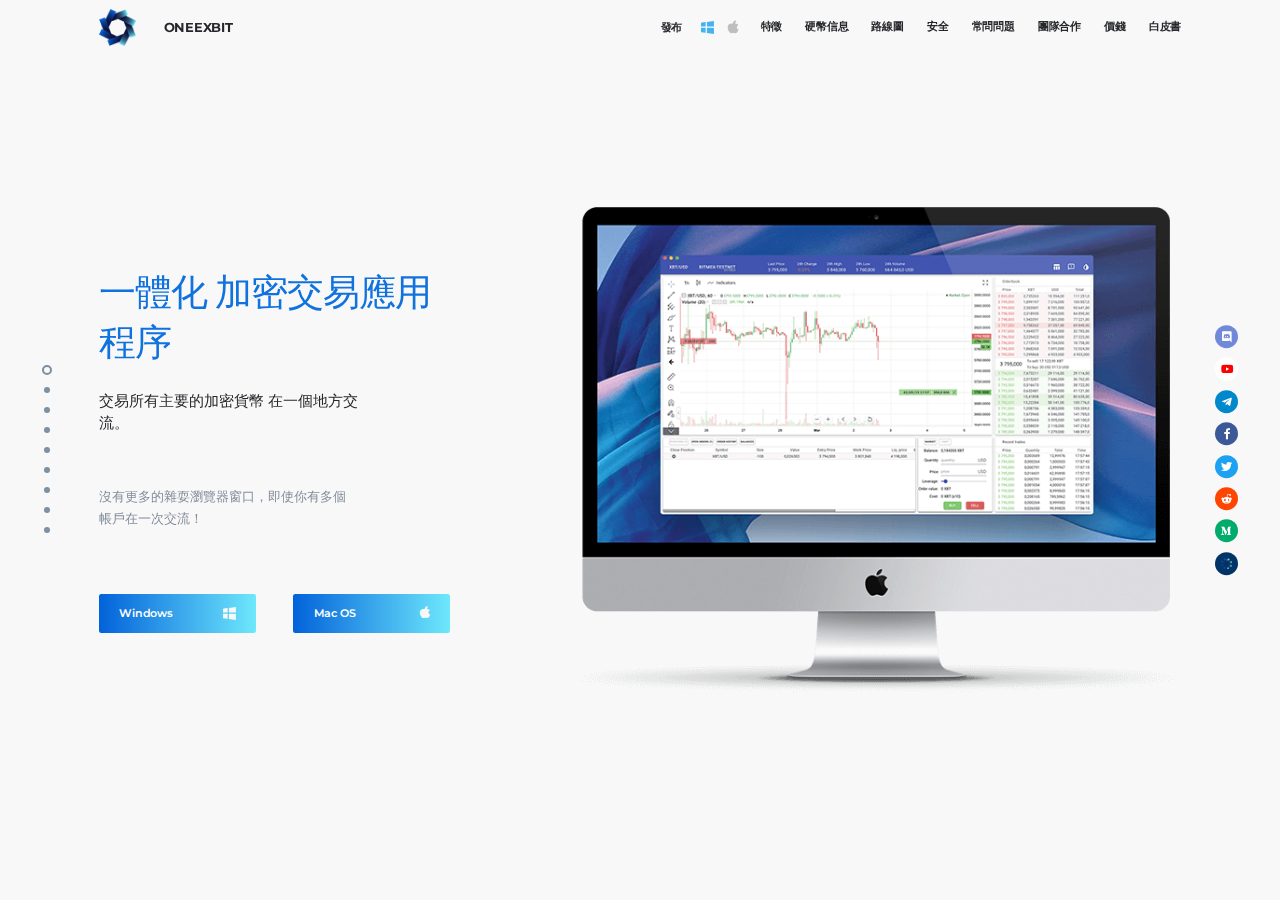
==== cn/index.html @ 86de8b9f "Add CN and KR" ====
<!doctype html>
<html lang=ru>
   <head>
      <meta charset=UTF-8>
      <title>OneExBit Trading Platform</title>
      <meta content=ru http-equiv=content-language>
      <meta content="OneExBit trading platform" name=description>
      <meta content="oneexbit trading terminal" name=keywords>
      <meta content="OneExBit Trading Platform" property=og:title>
      <meta content=website property=og:type>
      <meta content=img/title.jpg property=og:image>
      <meta content="OneExBit Trading Platform" property=og:description>
      <meta content="width=device-width,user-scalable=no"name=viewport id=viewport>
      <link href="favicon.ico" rel="shortcut icon"type=image/x-icon>
      <link href="css/main.css" rel="stylesheet">
      <link href="css/media.css" rel="stylesheet">
      <!-- Global site tag (gtag.js) - Google Analytics -->
      <script async src="https://www.googletagmanager.com/gtag/js?id=UA-132346921-1"></script>
      <script>
      window.dataLayer = window.dataLayer || [];
      function gtag(){dataLayer.push(arguments);}
      gtag('js', new Date());

      gtag('config', 'UA-132346921-1');
      </script>
      <!-- Facebook Pixel Code -->
<script>
      !function(f,b,e,v,n,t,s)
      {if(f.fbq)return;n=f.fbq=function(){n.callMethod?
      n.callMethod.apply(n,arguments):n.queue.push(arguments)};
      if(!f._fbq)f._fbq=n;n.push=n;n.loaded=!0;n.version='2.0';
      n.queue=[];t=b.createElement(e);t.async=!0;
      t.src=v;s=b.getElementsByTagName(e)[0];
      s.parentNode.insertBefore(t,s)}(window, document,'script',
      'https://connect.facebook.net/en_US/fbevents.js');
      fbq('init', '916821582033866');
      fbq('track', 'PageView');
    </script>
    <noscript><img height="1" width="1" style="display:none"
      src="https://www.facebook.com/tr?id=916821582033866&ev=PageView&noscript=1"
    /></noscript>
    <!-- Rating@Mail.ru counter -->
<script type="text/javascript">
   var _tmr = window._tmr || (window._tmr = []);
   _tmr.push({id: "3103453", type: "pageView", start: (new Date()).getTime(), pid: "USER_ID"});
   (function (d, w, id) {
     if (d.getElementById(id)) return;
     var ts = d.createElement("script"); ts.type = "text/javascript"; ts.async = true; ts.id = id;
     ts.src = "https://top-fwz1.mail.ru/js/code.js";
     var f = function () {var s = d.getElementsByTagName("script")[0]; s.parentNode.insertBefore(ts, s);};
     if (w.opera == "[object Opera]") { d.addEventListener("DOMContentLoaded", f, false); } else { f(); }
   })(document, window, "topmailru-code");
   </script><noscript><div>
   <img src="https://top-fwz1.mail.ru/counter?id=3103453;js=na" style="border:0;position:absolute;left:-9999px;" alt="Top.Mail.Ru" />
   </div></noscript>
   <!-- //Rating@Mail.ru counter -->
   
   <!-- Rating@Mail.ru counter dynamic remarketing appendix -->
   <script type="text/javascript">
   var _tmr = _tmr || [];
   _tmr.push({
       type: 'itemView',
       productid: 'VALUE',
       pagetype: 'VALUE',
       list: 'VALUE',
       totalvalue: 'VALUE'
   });
   </script>
   <!-- // Rating@Mail.ru counter dynamic remarketing appendix -->
    <!-- End Facebook Pixel Code -->
    <script type="text/javascript">!function(){var t=document.createElement("script");t.type="text/javascript",t.async=!0,t.src="https://vk.com/js/api/openapi.js?160",t.onload=function(){VK.Retargeting.Init("VK-RTRG-355347-9ArZV"),VK.Retargeting.Hit()},document.head.appendChild(t)}();</script><noscript><img src="https://vk.com/rtrg?p=VK-RTRG-355347-9ArZV" style="position:fixed; left:-999px;" alt=""/></noscript>
   </head>
   <body>
      <!-- Yandex.Metrika counter -->
<script type="text/javascript" >
   (function(m,e,t,r,i,k,a){m[i]=m[i]||function(){(m[i].a=m[i].a||[]).push(arguments)};
   m[i].l=1*new Date();k=e.createElement(t),a=e.getElementsByTagName(t)[0],k.async=1,k.src=r,a.parentNode.insertBefore(k,a)})
   (window, document, "script", "https://mc.yandex.ru/metrika/tag.js", "ym");

   ym(51868832, "init", {
        clickmap:true,
        trackLinks:true,
        accurateTrackBounce:true,
        webvisor:true
   });
</script>
<noscript><div><img src="https://mc.yandex.ru/watch/51868832" style="position:absolute; left:-9999px;" alt="" /></div></noscript>
<!-- /Yandex.Metrika counter -->
      <header class="header">
         <div class="wrapper">
            <div class="menu">
               <div class="logo">
                  <a href="#Main" class="link link--logo">
                  <img src="img/logo.png" alt="logo">
                  
                  <span>ONEEXBIT</span>
                  </a>
               </div>
               <a href="#" class="link link--toggle">
                  <svg viewBox="-1 -1 644 364"xmlns=http://www.w3.org/2000/svg xmlns:xlink=http://www.w3.org/1999/xlink>
                        <path d="M0 0h640v40H0V0z"/>
                        <path d="M0 160h640v40H0v-40z" />
                        <path d="M0 160h640v40H0v-40z" />
                        <path d="M0 320h640v40H0v-40z" />
                     </svg>
               </a>
               <ul class="menu-list">
                  <li class="menu-item" >
                     <a href="https://github.com/oneexbit/oneexbit-release/releases" class="link link--menu">
                        <span>發布</span> 
                        <svg viewBox="0 0 14 14" xmlns="http://www.w3.org/2000/svg" xmlns:xlink="http://www.w3.org/1999/xlink">
                           <path fill-rule="evenodd" fill="#43B3EF" d="M13.993 5.924c-2.526.009-5.052.048-7.579.056a3985.35 3985.35 0 0 1 0-4.89c2.523-.386 5.05-.749 7.577-1.099.002 2.211 0 3.722.002 5.933zM.008 1.982v4.039c1.906.005 3.112-.024 5.018-.022l-.004-4.801c-1.907.238-3.114.491-5.014.784zm0 5.316v4.753c1.906.257 3.112.503 5.014.785.004-1.839-.001-3.678-.001-5.517-1.904.004-3.109-.027-5.013-.021zm6.395 0l.011 5.627c2.527.341 5.055.694 7.577 1.071 0-2.206.003-4.403 0-6.503-2.529 0-5.058-.195-7.588-.195z"/>
                        </svg>
                        <i class="fab fa-apple"></i>
                     </a>
                  </li>
                  <li class="menu-item" data-menuanchor="Features"><a href="#Features" class="link link--menu">特徵</a></li>
                  <li class="menu-item" data-menuanchor="Coininfo"><a href="#Coininfo" class="link link--menu">硬幣信息</a></li>
                  <li class="menu-item" data-menuanchor="RoadMap"><a href="#RoadMap" class="link link--menu">路線圖</a></li>
                  <li class="menu-item" data-menuanchor="For"><a href="#For" class="link link--menu">安全</a></li>
                  <li class="menu-item" data-menuanchor="Support"><a href="#Support" class="link link--menu">常問問題</a></li>
                  <li class="menu-item" data-menuanchor="Team"><a href="#Team" class="link link--menu">團隊合作</a></li>
                  <li class="menu-item" data-menuanchor="Price"><a href="#Price" class="link link--menu">價錢</a></li>
                  <!-- <li class="menu-item" ><a href="#" class="link link--menu">Explorer</a></li>
                  <li class="menu-item" ><a href="#" class="link link--menu">Wallet</a></li> -->
                  <li class="menu-item" ><a href="/whitepaper-onex.pdf" class="link link--menu">白皮書</a></li>
               </ul>
            </div>
         </div>
      </header>
      <div id="pagepiling">
         <section class="section section-main " data-anchor="main">
            <div class="wrapper">
               <div class="section-content">
                  <div class="main">
                     <div class="main-content animl">
                        <h1 class="title title--main">
                           一體化 加密交易應用程序
                        </h1>
                        <p class="paragraph paragraph--main fw">
                           交易所有主要的加密貨幣 在一個地方交流。
                        </p>
                        <p class="paragraph paragraph--main">
                           沒有更多的雜耍瀏覽器窗口，即使你有多個帳戶在一次交流！
                        </p>
                        <div class="btn-block">
                           <a href="https://github.com/oneexbit/oneexbit-release/releases/download/v0.2.0/oneexbit-platform-0.2.0.msi" class="btn btn--down">
                              <span>
                                 Windows 
                                 <svg viewBox="0 0 14 14" xmlns="http://www.w3.org/2000/svg" xmlns:xlink="http://www.w3.org/1999/xlink">
                                    <path fill-rule="evenodd" fill="#43B3EF" d="M13.993 5.924c-2.526.009-5.052.048-7.579.056a3985.35 3985.35 0 0 1 0-4.89c2.523-.386 5.05-.749 7.577-1.099.002 2.211 0 3.722.002 5.933zM.008 1.982v4.039c1.906.005 3.112-.024 5.018-.022l-.004-4.801c-1.907.238-3.114.491-5.014.784zm0 5.316v4.753c1.906.257 3.112.503 5.014.785.004-1.839-.001-3.678-.001-5.517-1.904.004-3.109-.027-5.013-.021zm6.395 0l.011 5.627c2.527.341 5.055.694 7.577 1.071 0-2.206.003-4.403 0-6.503-2.529 0-5.058-.195-7.588-.195z"/>
                                 </svg>
                              </span>
                           </a>
                           <a href="https://github.com/oneexbit/oneexbit-release/releases/download/v0.2.0/oneexbit-platform-0.2.0.dmg" class="btn btn--down"><span>Mac OS <i class="fab fa-apple"></i></span> </a>
                        </div>
                     </div>
                     <div class="main-photo">
                        <img src="img/imac.png">
                     </div>
                  </div>
               </div>
            </div>
            <!-- <a href="#Exchanges" class="link link--scroll"><img src="img/bg/Scroll.png"></a> -->
         </section>
         <section class="section section-exchanges bullet-custom" data-anchor="Exchanges">
            <div class="wrapper">
               <div class="section-content">
                  <div class="exchanges">
                     <div class="exchanges-side">
                        <div class="exchanges-side__content anim">
                           <h2 class="title title--section">一個界面<br>
                               為所有交流
                           </h2>
                           <p class="paragraph paragraph--section">
                              我們的多交換終端為您提供所有交易所的簡單界面，並提供從資產分析到保證金交易的全套工具。
                           </p>
                           <div class="exchanges-items ">
                              <div class="exchanges-item">
                                 <div class="exchanges-item__photo">
                                    <img src="img/SVG/1.svg">
                                 </div>
                                 <h3 class="title title--sub">永遠在線</h3>
                                  <p class =“段落段 - 小”>無需每次登錄並保持瀏覽器打開。 該應用程序始終在後台運行，並允許您快速開始交易。</p>
                              </div>
                              <div class="exchanges-item">
                                 <div class="exchanges-item__photo">
                                    <img src="img/SVG/2.svg">
                                 </div>
                                 <h3 class="title title--sub">你的所有帳戶
                                 </h3>
                                 <p class="paragraph paragraph--little">多交換終端允許用戶 無需切換即可輕鬆在多個交換機上進行交易 並一遍又一遍地登錄。
                                 </p>
                              </div>
                           </div>
                        </div>
                     </div>
                  </div>
               </div>
            </div>
            <div class="exchanges-bottom anim">
               <div class="wrapper">
                  <div class="exchanges-bir">
                     <div class="exchanges-bir__item">
                     <img src="img/bir/1.png" alt="">
                     </div>
                     <div class="exchanges-bir__item">
                     <img src="img/bir/2.png" alt="">
                     </div>
                     <div class="exchanges-bir__item">
                     <img src="img/bir/3.png" alt="">
                     </div>
                     <div class="exchanges-bir__item">
                     <img src="img/bir/4.png" alt="">
                     </div>
                     <div class="exchanges-bir__item">
                     <img src="img/bir/5.png" alt="">
                     </div>
                     <div class="exchanges-bir__item">
                     <img src="img/bir/6.png" alt="">
                     </div>
                     <div class="exchanges-bir__item">
                     <img src="img/bir/7.png" alt="">
                     </div>
                  </div>
               </div>
            </div>
         </section>
         <section class="section section-features" data-anchor="Features">
            <div class="wrapper">
               <div class="section-content anim" >
                  <div class="features-big swiper-container">
                  <div class="swiper-wrapper">
                  <div class="features swiper-slide">
                     <div class="features-content ">
                        <h2 class="title title--main">多交換終端允許用戶 無需切換即可輕鬆在多個交換機上進行交易 並一遍又一遍地登錄。
                        </h2>
                        <p class="paragraph paragraph--main paragraph--features">
                           終端直接從交易所接收市場數據。
                            價格圖表顯示完整的工具包和數據集，以進行技術分析。
                        </p>
                        <p class="paragraph paragraph--main paragraph--features">
                          利用各種交易所的總流動性給出
                          交易者能夠實施最廣泛的策略，
                          採取套利機會，并快速響應快速
                          改變市場機會。 這些是API交易的好處，它比交易所的網絡終端快得多。
                        </p>
                     </div>
                     <div class="features-photo ">
                        <img src="img/bg/mockup.png">
                     </div>
                  </div>
                  
                  <div class="features swiper-slide">
                     <div class="features-content ">
                        <h2 class="title title--main">沒有API密鑰工作
                        </h2>
                        <p class="paragraph paragraph--main paragraph--features">
                           OneExBit也沒有交換賬戶。
                        </p>
                        <p class="paragraph paragraph--main paragraph--features">
                           在分析模式中，您可以檢查交易所上的所有資產。
                            打開圖表，訂單，最近交易，交易之間快速切換。
                        </p>
                     </div>
                     <div class="features-photo ">
                        <img src="img/features/3.png">
                     </div>
                  </div>
                  <div class="features swiper-slide">
                     <div class="features-content ">
                        <h2 class="title title--main">多個燭台圖表
                        </h2>
                        <p class="paragraph paragraph--main paragraph--features">
                           打開一個，兩個或四個圖表並根據需要進行自定義
                        </p>
                        <p class="paragraph paragraph--main paragraph--features">
                           每個圖表都顯示了可幫助您分析市場的實時數據
                        </p>
                     </div>
                     <div class="features-photo ">
                        <img src="img/features/4.png">
                     </div>
                  </div>
                  <div class="features swiper-slide">
                     <div class="features-content ">
                        <h2 class="title title--main">保證金交易
                        </h2>
                        <p class="paragraph paragraph--main paragraph--features">
                         該終端支持BitMEX交易所的保證金交易
                        </p>
                        <p class="paragraph paragraph--main paragraph--features">
                           邊際交易受到嚴格的規定，並非所有交易所都支持。 但是，必須承認，在經驗豐富的專業槓桿交易手中，交易可以帶來很高的回報。
                            因此，OneExBit終端將在所有提供此服務的集成交易所為經過驗證的交易者提供保證金交易工具，例如Poloniex和Bitmex。
                        </p>
                     </div>
                     <div class="features-photo ">
                        <img src="img/bg/mockup.png">
                     </div>
                  </div>
                  </div>
                  <div class="features-pagination">
                     
                  </div>
                  </div>
               </div>
            </div>
            <div class="features-thumb ">
               <div class="wrapper">
            <div class="features-slider swiper-container">
               <div class="swiper-wrapper">
                  <div class="features-slide swiper-slide">
                     <div class="features-slide__content">
                        <div class="dots-list">
                           <span class="dot-main"></span>
                           <span></span>
                           <span></span>
                           <span></span>
                           <span></span>
                           <span></span>
                           <span></span>
                           <span></span>
                           <span></span>
                           <span></span>
                           <span></span>
                           <span></span>
                     </div>
                     <h3 class="title title--sub">有利可圖的交易
                     </h3>
                     <p class="paragraph paragraph--little">各種功能
                         有利可圖的交易</p>
                     </div>
                  </div>
                  <div class="features-slide swiper-slide">
                     <div class="features-slide__content">
                     <div class="dots-list">
                           <span class="dot-main"></span>
                           <span></span>
                           <span></span>
                           <span></span>
                           <span></span>
                           <span></span>
                           <span></span>
                           <span></span>
                           <span></span>
                           <span></span>
                           <span></span>
                           <span></span>
                     </div>
                     <h3 class="title title--sub">沒有任何API密鑰
                     </h3>
                     <p class="paragraph paragraph--little">在沒有交換賬戶的情況下使用OneExBit</p>
                     </div>
                  </div>
                  <div class="features-slide swiper-slide">
                     <div class="features-slide__content">
                     <div class="dots-list">
                           <span class="dot-main"></span>
                           <span></span>
                           <span></span>
                           <span></span>
                           <span></span>
                           <span></span>
                           <span></span>
                           <span></span>
                           <span></span>
                           <span></span>
                           <span></span>
                           <span></span>
                     </div>
                     <h3 class="title title--sub">多個圖表
                     </h3>
                     <p class="paragraph paragraph--little">可定制的燭台圖表</p>
                     </div>
                  </div>
                  <div class="features-slide swiper-slide">
                     <div class="features-slide__content">
                     <div class="dots-list">
                           <span class="dot-main"></span>
                           <span></span>
                           <span></span>
                           <span></span>
                           <span></span>
                           <span></span>
                           <span></span>
                           <span></span>
                           <span></span>
                           <span></span>
                           <span></span>
                           <span></span>
                     </div>
                     <h3 class="title title--sub">保證金交易
                     </h3>
                     <p class="paragraph paragraph--little">高槓桿利潤交易</p>
                     </div>
                  </div>
                  
                  
                  </div>
               </div>
               </div>
            </div>
         </section>
         <section class="section section-coininfo " data-anchor="Coininfo">
            <div class="wrapper">
               <div class="section-content">
                  <div class="coininfo">
                     <h2 class="title title--main title--fz text-center">硬幣信息</h2>
                     <div class="coininfo-content">
                        <div class="coininfo-tables anim">
                           <div class="coininfo-table">
                              <h6 class="table-title">主要規格</h6>
                              <div class="table table-scroll" data-simplebar>
                                 <div class="table-row">
                                    <div class="td">
                                       <p>加密貨幣名稱</p>
                                    </div>
                                    <div class="td">
                                       <p>ONEX</p>
                                    </div>
                                    <div class="td"></div>
                                 </div>
                                 <div class="table-row">
                                    <div class="td">
                                       <p>Ticker</p>
                                    </div>
                                    <div class="td">
                                       <p>ONEX</p>
                                    </div>
                                    <div class="td"></div>
                                 </div>
                                 <div class="table-row">
                                    <div class="td">
                                       <p>Type</p>
                                    </div>
                                    <div class="td">
                                       <p>POS+MN</p>
                                    </div>
                                    <div class="td"></div>
                                 </div>
                                 <div class="table-row">
                                    <div class="td">
                                       <p>MN</p>
                                    </div>
                                    <div class="td">
                                       <p>90% rewards</p>
                                    </div>
                                    <div class="td"></div>
                                 </div>
                                 <div class="table-row">
                                    <div class="td">
                                       <p>POS</p>
                                    </div>
                                    <div class="td">
                                       <p>10% rewards</p>
                                    </div>
                                    <div class="td">
                                       <p></p>
                                    </div>
                                 </div>
                                 <div class="table-row">
                                    <div class="td">
                                       <p>Dev fee</p>
                                    </div>
                                    <div class="td">
                                       <p>0%</p>
                                    </div>
                                    <div class="td"></div>
                                 </div>
                                 <div class="table-row">
                                    <div class="td">
                                       <p>Block time</p>
                                    </div>
                                    <div class="td">
                                       <p>60 sec</p>
                                    </div>
                                    <div class="td"></div>
                                 </div>
                                 <div class="table-row">
                                    <div class="td">
                                       <p>Total supply</p>
                                    </div>
                                    <div class="td">
                                       <p>100 000 000 ONEX</p>
                                    </div>
                                    <div class="td"></div>
                                 </div>
                                 <div class="table-row">
                                    <div class="td">
                                       <p>Premine - 1,5%</p>
                                    </div>
                                    <div class="td">
                                       <p>1 500 000 ONEX</p>
                                    </div>
                                    <div class="td"></div>
                                 </div>
                                 <div class="table-row">
                                    <div class="td">
                                       <p>Maturity time</p>
                                    </div>
                                    <div class="td">
                                       <p>100 blocks</p>
                                    </div>
                                    <div class="td"></div>
                                 </div>
                                 <div class="table-row">
                                    <div class="td">
                                       <p>Minimal Stake Age </p>
                                    </div>
                                    <div class="td">
                                       <p>3 hours</p>
                                    </div>
                                    <div class="td"></div>
                                 </div>
                                 <div class="table-row">
                                    <div class="td">
                                       <p>MN collateral</p>
                                    </div>
                                    <div class="td">
                                       <p>10 000 ONEX</p>
                                    </div>
                                    <div class="td">

                                    </div>
                                 </div>
                                 <div class="table-row">
                                    <div class="td">
                                       <p>Minimal POS input</p>
                                    </div>
                                    <div class="td">
                                       <p>100 ONEX</p>
                                    </div>
                                    <div class="td">

                                    </div>
                                 </div>
                                 <div class="table-row">
                                    <div class="td">
                                       <p>Minimal balance for POS</p>
                                    </div>
                                    <div class="td">
                                       <p>500 ONEX</p>
                                    </div>
                                    <div class="td">

                                    </div>
                                 </div>
                              </div>
                           </div>
                        </div>
                        <div class="coininfo-table anim">
                           <h6 class="table-title">排放計劃</h6>
                           <div class="table table-scroll">
                              <div class="table-row">
                                 <div class="td">
                                    <p>Block</p>
                                 </div>
                                 <div class="td">
                                    <p>Block reward</p>
                                 </div>
                                 <div class="td">
                                    <p>Stage</p>
                                 </div>
                              </div>
                              <div class="table-row">
                                 <div class="td">
                                    <p>1</p>
                                 </div>
                                 <div class="td">
                                    <p>1 500 000</p>
                                 </div>
                                 <div class="td">
                                    <p>premine</p>
                                 </div>
                              </div>
                              <div class="table-row">
                                 <div class="td">
                                    <p>2 - 999</p>
                                 </div>
                                 <div class="td">
                                    <p>1</p>
                                 </div>
                                 <div class="td">
                                    <p>POW (close stage)</p>
                                 </div>
                              </div>
                              <div class="table-row">
                                 <div class="td">
                                    <p>1 000 - 14 999</p>
                                 </div>
                                 <div class="td">
                                    <p>1,5</p>
                                 </div>
                                 <div class="td">
                                    <p></p>
                                 </div>
                              </div>
                              <div class="table-row">
                                 <div class="td">
                                    <p>15 000 - 39 999</p>
                                 </div>
                                 <div class="td">
                                    <p>3</p>
                                 </div>
                                 <div class="td">
                                    <p></p>
                                 </div>
                              </div>
                              <div class="table-row">
                                 <div class="td">
                                    <p>40 000 - 79 999</p>
                                 </div>
                                 <div class="td">
                                    <p>4</p>
                                 </div>
                                 <div class="td">
                                    <p></p>
                                 </div>
                              </div>
                              <div class="table-row">
                                 <div class="td">
                                    <p>80 000 - 119 999</p>
                                 </div>
                                 <div class="td">
                                    <p>5</p>
                                 </div>
                                 <div class="td">
                                    <p></p>
                                 </div>
                              </div>
                              <div class="table-row">
                                 <div class="td">
                                    <p>120 000 - 199 999</p>
                                 </div>
                                 <div class="td">
                                    <p>6</p>
                                 </div>
                                 <div class="td">
                                    <p></p>
                                 </div>
                              </div>
                              <div class="table-row">
                                 <div class="td">
                                    <p>200 000 - 319 999</p>
                                 </div>
                                 <div class="td">
                                    <p>7</p>
                                 </div>
                                 <div class="td">
                                    <p></p>
                                 </div>
                              </div>
                              <div class="table-row">
                                 <div class="td">
                                    <p>320 000 - 439 999</p>
                                 </div>
                                 <div class="td">
                                    <p>6</p>
                                 </div>
                                 <div class="td">
                                    <p></p>
                                 </div>
                              </div>
                              <div class="table-row">
                                 <div class="td">
                                    <p>440 000 - 559 999</p>
                                 </div>
                                 <div class="td">
                                    <p>5</p>
                                 </div>
                                 <div class="td">
                                    <p></p>
                                 </div>
                              </div>
                              <div class="table-row">
                                 <div class="td">
                                    <p>560 000 - 679 999</p>
                                 </div>
                                 <div class="td">
                                    <p>4</p>
                                 </div>
                                 <div class="td">
                                    <p></p>
                                 </div>
                              </div>
                              <div class="table-row">
                                 <div class="td">
                                    <p>680 000 - 799 999</p>
                                 </div>
                                 <div class="td">
                                    <p>3</p>
                                 </div>
                                 <div class="td">
                                    <p></p>
                                 </div>
                              </div>
                              <div class="table-row">
                                 <div class="td">
                                    <p>800 000 - ...</p>
                                 </div>
                                 <div class="td">
                                    <p>2</p>
                                 </div>
                                 <div class="td">
                                    <p></p>
                                 </div>
                              </div>
                              
                           </div>
                        </div>
                     </div>
                  </div>
               </div>
            </div>
         </section>
         <section class="section section-roadmap bullet-custom" data-anchor="RoadMap">
            <div class="wrapper">
               <div class="section-content">
                  <div class="roadmap">
                     <div class="roadmap-items anim">
                        <h2 class="title title--main title--roadmap">
                           OneExBit是一個多功能和用戶友好的
交易終端非常適合
適用於專業人士和業餘愛好者
投資者。
                        </h2>
                        <div class="roadmap-road">
                           <img class="road" src="img/road.png" alt="road">
                           <div class="roadmap-road__items">
                              <div class="roadmap-road__item"><a href="#" class="link link--tooltip"><img src="img/tooltipgreen.svg" alt="tooltipgreen1"><span class="tooltip-title">Q2 2018
<span>已完成</span></span></a>
<div class="tooltip-block">
   <ul>
      <li>構思與市場研究</li>
       <li>平台藍圖和技術設計</li>
       <li>項目發展規劃</li>
       <li>團隊組建</ li>
       <li> 2018年7月：開始發展</li>
   </ul>
   <span class="triangle"></span>
   <span class="close">
      <svg xmlns="http://www.w3.org/2000/svg" viewBox="0 0 11 11">
                                    <path fill-rule="evenodd" fill="#435260" d="M0 6V4.999h11V6H0z"></path>
                                    <path fill-rule="evenodd" fill="#435260" d="M5 0h1v11H5V0z"></path>
                                 </svg>
   </span>
</div></div>
                              <div class="roadmap-road__item"><a href="#" class="link link--tooltip"><img src="img/tooltipgreen.svg" alt="tooltipgreen2"><span class="tooltip-title">Q3 2018
<span>已完成</span></span></a>
<div class="tooltip-block">
   <ul>
      <li>開髮用於交換集成的API核心</li>
       <li>創建主app界面</ li>
       <li> Binance和Bitfinex的整合</li>
       <li>交換數據顯示功能</li>
       <li>多個交換帳戶管理</li>
       <li>訂單的實施</li>
       <li>介紹開/關交易模式</li>
   </ul>
   <span class="triangle"></span>
   <span class="close">
      <svg xmlns="http://www.w3.org/2000/svg" viewBox="0 0 11 11">
                                    <path fill-rule="evenodd" fill="#435260" d="M0 6V4.999h11V6H0z"></path>
                                    <path fill-rule="evenodd" fill="#435260" d="M5 0h1v11H5V0z"></path>
                                 </svg>
   </span>
</div></div>
                              <div class="roadmap-road__item"><a href="#" class="link link--tooltip"><img src="img/tooltipgreen.svg" alt="tooltipgreen3"><span class="tooltip-title">Q4 2018
<span>已完成</span></span></a>
<div class="tooltip-block">
   <ul>
     <li> CryptoBridge的整合</li>
       <li>推出適用於Mac和Windows的alpha版本</li>
       <li>網站發布</li>
       <li>區塊鏈開發</li>
       <li>擴展開發團隊</li>
   </ul>
   <span class="triangle"></span>
   <span class="close">
      <svg xmlns="http://www.w3.org/2000/svg" viewBox="0 0 11 11">
                                    <path fill-rule="evenodd" fill="#435260" d="M0 6V4.999h11V6H0z"></path>
                                    <path fill-rule="evenodd" fill="#435260" d="M5 0h1v11H5V0z"></path>
                                 </svg>
   </span>
</div></div>
                              <div class="roadmap-road__item"><a href="#" class="link link--tooltip"><img src="img/tooltipgreen.svg" alt="tooltipgreen4"><span class="tooltip-title">Q1 2019
<span >已完成</span></span></a>
<div class="tooltip-block">
   <ul>
      <li>開始進行 測試</ li>
       <li> Bitmex，Poloniex，OKex和HitBTC的整合</li>
       <li>介紹保證金交易工具</li>
       <li>交易圖表</li>
       <li>新網站設計和營銷套件</li>
       <li>啟動區塊鍊網絡和第一個節點</li>
       <li>用戶註冊和支付網關</li>
   </ul>
   <span class="triangle"></span>
   <span class="close">
      <svg xmlns="http://www.w3.org/2000/svg" viewBox="0 0 11 11">
                                    <path fill-rule="evenodd" fill="#435260" d="M0 6V4.999h11V6H0z"></path>
                                    <path fill-rule="evenodd" fill="#435260" d="M5 0h1v11H5V0z"></path>
                                 </svg>
   </span>
</div></div>
                              <div class="roadmap-road__item"><a href="#" class="link link--tooltip"><img src="img/tooltipblue.svg" alt="tooltipgreen5"><span class="tooltip-title">Q2 2019
<span class="bluec">即將到來</span></span></a>
<div class="tooltip-block">
   <ul>
      <li>整合6個新交易所</li>
       <li>其他訂單類型</li>
       <li>實施止損，追踪利潤等</li>
       <li>在應用內的帳戶間進行鏡像交易</li>
       <li>交易者統計</li>
       <li>應用內代理和VPN </li>
       <li>內部套利機器人</li>
   </ul>
   <span class="triangle"></span>
   <span class="close">
      <svg xmlns="http://www.w3.org/2000/svg" viewBox="0 0 11 11">
                                    <path fill-rule="evenodd" fill="#435260" d="M0 6V4.999h11V6H0z"></path>
                                    <path fill-rule="evenodd" fill="#435260" d="M5 0h1v11H5V0z"></path>
                                 </svg>
   </span>
</div></div>
                              <div class="roadmap-road__item"><a href="#" class="link link--tooltip"><img src="img/tooltipblue.svg" alt="tooltipgreen6"><span class="tooltip-title">Q3 2019
<span class="bluec">即將到來</span></span></a>
<div class="tooltip-block">
   <ul>
 <li>整合6個新交易所</li>
       <li>基本面分析的新聞中心</li>
       <li>社交交易平台和交易者展示</li>
       <li>交易信號系統</li>
   </ul>
   <span class="triangle"></span>
   <span class="close">
      <svg xmlns="http://www.w3.org/2000/svg" viewBox="0 0 11 11">
                                    <path fill-rule="evenodd" fill="#435260" d="M0 6V4.999h11V6H0z"></path>
                                    <path fill-rule="evenodd" fill="#435260" d="M5 0h1v11H5V0z"></path>
                                 </svg>
   </span>
</div></div>
<div class="roadmap-road__item"><a href="#" class="link link--tooltip"><img src="img/tooltipblue.svg" alt="tooltipgreen7"><span class="tooltip-title">Q4 2019
<span class="bluec">即將到來</span></span></a>
<div class="tooltip-block">
   <ul>
		<li> PAMM賬戶和專業基金管理</li>
       <li>開始使用基於AI的分析系統</li>
       <li>將被添加... </li>
   </ul>
   <span class="triangle"></span>
   <span class="close">
      <svg xmlns="http://www.w3.org/2000/svg" viewBox="0 0 11 11">
                                    <path fill-rule="evenodd" fill="#435260" d="M0 6V4.999h11V6H0z"></path>
                                    <path fill-rule="evenodd" fill="#435260" d="M5 0h1v11H5V0z"></path>
                                 </svg>
   </span>
</div></div>
                           </div>
                        </div>
                     </div>
                     <div class="roadmap-content anim">
                        <div class="roadmap-lists">
                           <div class="roadmap-list">
                              <h3 class="title title--list">當前版本 ：</h3>
                              <ul class="check">
                                 
                              
                              <li>在終端內的多個交易所進行買賣訂單</li>
                               <li>通過API訪問交換</li>
                               <li>同時使用多個交換帳戶</li>
                               <li>一套技術分析工具</li>
                               <li>方便的反饋表</li>
                              </ul>
                           </div>

                           <div class="roadmap-list">
                              <h3 class="title title--list">即將發布的版本：</h3>
                              <ul class="plus">
                              <li>自動交易</li>
                               <li>機器人製造商</li>
                               <li>監控成功的交易者和
複製他們的交易</li>
                               <li>交易信號</li>
                               <li>保證金交易</li>
                               <li>方便的反饋表</li>
                              </ul>
                           </div>
                        </div>
                        <div class="roadmap-list">
                              <h3 class="title title--list">為什麼要使用OneExBit？</h3>
                              <ul class="normal">
                              <li>一個終端提供許多交換</li>
                               <li>高處理速度</li>
                               <li>多種圖表格式</li>
                               <li>可以聯繫技術支持
終端</li>
                               <li>出色的技術分析工具</li>
                               <li>時尚且易於使用的界面</li>
                              </ul>
                           </div>
                     </div>
                  </div>
               </div>
            </div>
         </section>
         <section class="section section-for" data-anchor="For">
            <div class="wrapper">
               <div class="section-content">
                  <div class="for">
                     <div class="for-content anim">
                        <h2 class="title title--main">
                           適合初學者和
                            親貿易商
                        </h2>
                        <p class="paragraph paragraph--main ">
                           對於那些剛剛開始加密貨幣交易的人來說，OneExBit有一個簡單直觀的界面，用戶可以在這裡提高他們的交易技巧。
                        </p>
                        <p class="paragraph paragraph--main">
                           為了使專業加密交易者的交易更有利可圖，OneExBit提供關鍵功能，例如使用多個交易賬戶，交易指標，優越的速度等等。
                        </p>
                        <p class="total">
                           <span>500+</span> downloads
                        </p>
                        <div class="btn-block">
                           <a href="https://github.com/oneexbit/oneexbit-release/releases/download/v0.2.0/oneexbit-platform-0.2.0.msi" class="btn btn--down">
                              <span>
                                 Windows 
                                 <svg viewBox="0 0 14 14" xmlns="http://www.w3.org/2000/svg" xmlns:xlink="http://www.w3.org/1999/xlink">
                                    <path fill-rule="evenodd" fill="#43B3EF" d="M13.993 5.924c-2.526.009-5.052.048-7.579.056a3985.35 3985.35 0 0 1 0-4.89c2.523-.386 5.05-.749 7.577-1.099.002 2.211 0 3.722.002 5.933zM.008 1.982v4.039c1.906.005 3.112-.024 5.018-.022l-.004-4.801c-1.907.238-3.114.491-5.014.784zm0 5.316v4.753c1.906.257 3.112.503 5.014.785.004-1.839-.001-3.678-.001-5.517-1.904.004-3.109-.027-5.013-.021zm6.395 0l.011 5.627c2.527.341 5.055.694 7.577 1.071 0-2.206.003-4.403 0-6.503-2.529 0-5.058-.195-7.588-.195z"/>
                                 </svg>
                              </span>
                           </a>
                           <a href="https://github.com/oneexbit/oneexbit-release/releases/download/v0.2.0/oneexbit-platform-0.2.0.dmg" class="btn btn--down"><span>Mac OS <i class="fab fa-apple"></i></span> </a>
                        </div>
                     </div>
                     <div class="for-items anim">
                        <div class="for-item">
                           <div class="for-item__photo">
                              <img src="img/SVG/3.svg">
                           </div>
                           <h3 class="title title--sub">API密鑰存儲在本地
                           </h3>
                           <p class="paragraph paragraph--little">OneExBit不會將密鑰發送到我們的服務器。 它們僅保留在您的計算機上。</p>
                        </div>
                        <div class="for-item">
                           <div class="for-item__photo"><img src="img/SVG/4.svg"></div>
                           <h3 class="title title--sub">您的資金僅限於您的資金
                           </h3>
                           <p class="paragraph paragraph--little">無法通過申請提款。 即使有人可以訪問您的計算機。</p>
                        </div>
                        <div class="for-item">
                           <div class="for-item__photo"><img src="img/SVG/5.svg"></div>
                           <h3 class="title title--sub">加密
                           </h3>
                           <p class="paragraph paragraph--little">從應用程序傳遞到交換機的所有信息都通過2048位標準的加密通道</p>
                        </div>
                        <div class="for-item">
                           <div class="for-item__photo"><img src="img/SVG/6.svg"></div>
                           <h3 class="title title--sub">匿名
                           </h3>
                           <p class="paragraph paragraph--little">OneExBit不需要電子郵件地址以外的個人數據。 你對我們完全是匿名的。</p>
                        </div>
                     </div>
                  </div>
               </div>
            </div>
         </section>
         <section class="section section-support" data-anchor="Support">
            <div class="wrapper">
               <div class="section-content anim">
                  <div class="support">
                     <div class="support-content">
                        <h2 class="title title--main text-center">支持的交流</h2>
                        <div class="support-items">
                           <div class="support-bir__item">
                     <img src="img/bir/1.png" alt="">
                     </div>
                     <div class="support-bir__item">
                     <img src="img/bir/2.png" alt="">
                     </div>
                     <div class="support-bir__item">
                     <img src="img/bir/3.png" alt="">
                     </div>
                     <div class="support-bir__item">
                     <img src="img/bir/4.png" alt="">
                     </div>
                     <div class="support-bir__item">
                     <img src="img/bir/5.png" alt="">
                     </div>
                     <div class="support-bir__item">
                     <img src="img/bir/6.png" alt="">
                     </div>
                     <div class="support-bir__item">
                     <img src="img/bir/7.png" alt="">
                     </div>
                        </div>
                        <h3 class="title title--support text-center">
                        工作正在進行中</h2>
                        <div class="support-items support-work swiper-container">
                           <div class="swiper-wrapper">
                              <div class="support-item swiper-slide">
                                 <span></span>
                                 <img src="img/exchanges/bibox.svg" alt="">
                              </div>
                              <div class="support-item swiper-slide">
                                 <span></span>
                                 <img src="img/exchanges/bit-z.svg" alt="">
                              </div>
                              <div class="support-item swiper-slide">
                                 <span></span>
                                 <img src="img/exchanges/bithumb.svg" alt="">
                              </div>
                              <div class="support-item swiper-slide">
                                 <span></span>
                                 <img src="img/exchanges/bitstamp.svg" alt="">
                              </div>
                              <div class="support-item swiper-slide">
                                 <span></span>
                                 <img src="img/exchanges/bittrex.svg" alt="">
                              </div>
                              <div class="support-item swiper-slide">
                                 <span></span>
                                 <img src="img/exchanges/cex_io.svg" alt="">
                              </div>
                              <div class="support-item swiper-slide">
                                 <span></span>
                                 <img src="img/exchanges/cobinhood.svg" alt="">
                              </div>
                              <div class="support-item swiper-slide">
                                 <span></span>
                                 <img src="img/exchanges/coinbase.svg" alt="">
                              </div>
                              <div class="support-item swiper-slide">
                                 <span></span>
                                 <img src="img/exchanges/coinbene.svg" alt="">
                              </div>
                              <div class="support-item swiper-slide">
                                 <span></span>
                                 <img src="img/exchanges/coinex.svg" alt="">
                              </div>
                              <div class="support-item swiper-slide">
                                 <span></span>
                                 <img src="img/exchanges/ddex.svg" alt="">
                              </div>
                              <div class="support-item swiper-slide">
                                 <span></span>
                                 <img src="img/exchanges/exmo.svg" alt="">
                              </div>
                              <div class="support-item swiper-slide">
                                 <span></span>
                                 <img src="img/exchanges/gate_io.svg" alt="">
                              </div>
                              <div class="support-item swiper-slide">
                                 <span></span>
                                 <img src="img/exchanges/gemini.svg" alt="">
                              </div>
                              <div class="support-item swiper-slide">
                                 <span></span>
                                 <img src="img/exchanges/hadax.svg" alt="">
                              </div>
                              <div class="support-item swiper-slide">
                                 <span></span>
                                 <img src="img/exchanges/hitbtc.svg" alt="">
                              </div>
                              <div class="support-item swiper-slide">
                                 <span></span>
                                 <img src="img/exchanges/huobi.svg" alt="">
                              </div>
                              <div class="support-item swiper-slide">
                                 <span></span>
                                 <img src="img/exchanges/idex.svg" alt="">
                              </div>
                              <div class="support-item swiper-slide">
                                 <span></span>
                                 <img src="img/exchanges/kraken.svg" alt="">
                              </div>
                              <div class="support-item swiper-slide">
                                 <span></span>
                                 <img src="img/exchanges/kucoin.svg" alt="">
                              </div>
                              <div class="support-item swiper-slide">
                                 <span></span>
                                 <img src="img/exchanges/lbank.svg" alt="">
                              </div>
                              <div class="support-item swiper-slide">
                                 <span></span>
                                 <img src="img/exchanges/liqui.svg" alt="">
                              </div>
                              <div class="support-item swiper-slide">
                                 <span></span>
                                 <img src="img/exchanges/liquid.svg" alt="">
                              </div>
                              <div class="support-item swiper-slide">
                                 <span></span>
                                 <img src="img/exchanges/livecoin.svg" alt="">
                              </div>
                              <div class="support-item swiper-slide">
                                 <span></span>
                                 <img src="img/exchanges/wex.svg" alt="">
                              </div>
                              <div class="support-item swiper-slide">
                                 <span></span>
                                 <img src="img/exchanges/yobit.svg" alt="">
                              </div>
                              <div class="support-item swiper-slide">
                                 <span></span>
                                 <img src="img/exchanges/zb_com.svg" alt="">
                              </div>
                           </div>
                        </div>
                     </div>
                  </div>
               </div>
            </div>
         </section>
         <section class="section section-team" data-anchor="Team">
            <div class="wrapper">
               <div class="section-content">
                  <div class="team">
                     <h2 class="title title--main title--fz text-center">我們的隊伍</h2>
                     <div class="team-content anim">
                        <a href="#" class="link link--nav team-prev"><svg viewBox="0 0 32 60" fill="none" xmlns="http://www.w3.org/2000/svg">
<path d="M29.8526 59.414L31.2676 58L2.97458 29.707L31.2676 1.414L29.8526 0L0.145576 29.707L29.8526 59.414Z" fill="#B3B8C6"/>
</svg></a>
                        <div class="team-slider swiper-container">
                           <div class="swiper-wrapper">
                              <div class="team-slide swiper-slide">
                                 <div class="team-slide__photo"><img src="img/team/team_1.jpeg" alt="team1"></div>
                                 <div class="team-slide__content">
                                    <h5 class="team-name">Max Zorin</h5>
                                    <p class="paragraph paragraph--size">CEO OneExBit Platform</p>
                                    <div class="team-links">
                                       <a href="https://www.instagram.com/ma.zorinni/" class="link link--inst link--team"><i class="fab fa-instagram"></i></a>
                                       <a href="https://www.facebook.com/profile.php?id=100027084907970" class="link link--team"><i class="fab fa-facebook"></i></a>
                                       <a href="https://twitter.com/MaxZorin10" class="link link--twitter link--team"><i class="fab fa-twitter"></i></a>
                                    </div>
                                    <p class="paragraph paragraph--little">
					OneExBit的創始人。 公司負責人。 投資加密項目和基金。 超過10年的管理經驗。 負責戰略規劃和營銷。
                  		    </p>
                                 </div>
                              </div>
                              <div class="team-slide swiper-slide">
                                 <div class="team-slide__photo"><img src="img/team/team_2.jpg" alt="team2"></div>
                                 <div class="team-slide__content">
                                    <h5 class="team-name">Mikhail Sakhnyuk</h5>
                                    <p class="paragraph paragraph--size">Lead Developer | Project Manager</p>
                                    <div class="team-links">
                                       <a href="https://www.instagram.com/sakhnyuk/" class="link link--inst link--team"><i class="fab fa-instagram"></i></a>
                                       <a href="https://www.facebook.com/sahnyuk" class="link link--team"><i class="fab fa-facebook"></i></a>
                                       <a href="https://twitter.com/MikhailSakhnyuk" class="link link--twitter link--team"><i class="fab fa-twitter"></i></a>
                                       <a href="https://github.com/sakhnyuk" class="link link--github link--team"><i class="fab fa-github"></i></a>
                                    </div>
                                    <p class="paragraph paragraph--little">
					OneExBit的聯合創始人。 擁有五年管理和開發經驗的項目經理。 負責交易終端的源代碼的開發過程和質量。
                                    </p>
                                 </div>
                              </div>
                              <div class="team-slide swiper-slide">
                                 <div class="team-slide__photo"><img src="img/team/team_3.jpg" alt="team3"></div>
                                 <div class="team-slide__content">
                                    <h5 class="team-name">Alexey Babich</h5>
                                    <p class="paragraph paragraph--size">Backend/Blockchain Engineer</p>
                                    <div class="team-links">
                                       <a href="https://www.instagram.com/alex.not.lex/" class="link link--inst link--team"><i class="fab fa-instagram"></i></a>
                                       <a href="https://github.com/BlayD91" class="link link--github link--team"><i class="fab fa-github"></i></a>
                                    </div>
                                    <p class="paragraph paragraph--little">
					後端工程師，擁有三年開發高負載系統和區塊鏈的經驗。 負責交易所集成和交易終端的主要模塊。
                                    </p>
                                 </div>
                              </div>
                              <div class="team-slide swiper-slide">
                                 <div class="team-slide__photo"><img src="img/team/team_4.jpeg" alt="team4"></div>
                                 <div class="team-slide__content">
                                    <h5 class="team-name">Stepan Ostanin</h5>
                                    <p class="paragraph paragraph--size">Software Engineer</p>
                                    <div class="team-links">
                                       <a href="https://github.com/Fivapr" class="link link--github link--team"><i class="fab fa-github"></i></a>
                                    </div>
                                    <p class="paragraph paragraph--little">
					擁有超過兩年經驗的前端工程師，對技術充滿熱情並為用戶提供新功能。 負責所有UI / UX問題和交易終端功能開發。
                                    </p>
                                 </div>
                              </div>
                              <div class="team-slide swiper-slide">
                                 <div class="team-slide__photo"><img src="img/team/team_5.jpeg" alt="team5"></div>
                                 <div class="team-slide__content">
                                    <h5 class="team-name">Maxim Gorilko</h5>
                                    <p class="paragraph paragraph--size">CFO OneExBit Platform</p>
                                    <div class="team-links">
                                       <a href="https://www.facebook.com/profile.php?id=100012737229756" class="link link--team"><i class="fab fa-facebook"></i></a>
                                    </div>
                                    <p class="paragraph paragraph--little">
					OneExbit項目的創始人，擁有7年的業務經驗。 自2014年以來的加密貨幣投資者。加密愛好者。 他認為區塊鏈將改變世界。
                                    </p>
                                 </div>
                              </div>
                              
                           </div>
                           <div class="team-dot"></div>
                        </div>
                        <a href="#" class="link link--nav team-next"><svg viewBox="0 0 32 60" fill="none" xmlns="http://www.w3.org/2000/svg">
<path d="M29.8526 59.414L31.2676 58L2.97458 29.707L31.2676 1.414L29.8526 0L0.145576 29.707L29.8526 59.414Z" fill="#B3B8C6"/>
</svg></a>

                     </div>
                  </div>
               </div>
            </div>
         </section>
         <section class="section section-price" data-anchor="Price">
            <div class="wrapper">
               <div class="section-content anim">
                  <div class="price">
                     <h2 class="title title--main text-center">價錢</h2>
                     <h4 class="title title--subtitle text-center">Beta版免費提供OneExBit</h4>
                     <div class="price-content">
                        <div class="price-item">
                           <div class="price-item__head">
                              <span>家庭版</span>
                              <p class="paragraph paragraph--price">供個人使用</p>
                              <h5 class="title title--price">100 usd</h5>
                           </div>
                           <div class="price-item__content">
                              <ul>
                                 <li>無限帳戶</li>
                                  <li>無限量的交易量</li>
                                 <LI>支持</LI>
                                  <li>全部功能</li>
                              </ul>
                           </div>
                           <div class="price-item__bottom">
                              <a href="#" class="btn btn--down btn--one"><span>Download</span></a>
                           </div>
                        </div>
                        <div class="price-item">
                           <div class="price-item__head">
                              <span>Beta版</span>
                              <p class="paragraph paragraph--price">供個人使用</p>
                              <h5 class="title title--price">Free</h5>
                           </div>
                           <div class="price-item__content">
                              <ul>
                                  <li>無限帳戶</li>
                                  <li>無限量的交易量</li>
                                  <LI>支持</LI>
                                  <li>全部功能</li>
                              </ul>
                           </div>
                           <div class="price-item__bottom">
                              <a href="https://github.com/oneexbit/oneexbit-release/releases" class="btn btn--down btn--one"><span>Download</span></a>
                           </div>
                        </div>
                        <div class="price-item">
                           <div class="price-item__head">
                              <span>企業</span>
                              <p class="paragraph paragraph--price">供個人使用</p>
                              <h5 class="title title--price">230 usd</h5>
                           </div>
                           <div class="price-item__content">
                              <ul>
                                  <li>無限帳戶</li>
                                  <li>無限量的交易量</li>
                                  <LI>支持</LI>
                                  <li>全部功能</li>
                              </ul>
                           </div>
                           <div class="price-item__bottom">
                              <a href="#" class="btn btn--down btn--one"><span>Download</span></a>
                           </div>
                        </div>
                     </div>
                  </div>
               </div>
            </div>
         </section>
      </div>
      <div class="social-links">
         <ul>
            <li><a href="https://discord.gg/sDcxPMt" target="_blank" class="link link--social" data-name="Discord"><i class="fab fa-discord"></i></a></li>
            <li><a href="https://www.youtube.com/channel/UCXTH2La9LXL26asXsCQiJ9w" target="_blank"  class="link link--social" data-name="YouTube"><i style="color:red" class="fab fa-youtube"></i></a></li>
            <li><a href="https://t.me/oneexbit" target="_blank" class="link link--social" data-name="Telegram"><i class="fab fa-telegram-plane"></i></a></li>
            <li><a href="https://www.facebook.com/onex.bit.5" target="_blank" class="link link--social" data-name="Facebook"><i class="fab fa-facebook-f"></i></a></li>
            <li><a href="https://twitter.com/Oneexbit1" target="_blank" class="link link--social" data-name="Twitter"><i class="fab fa-twitter"></i></a></li>
            <li><a href="https://www.reddit.com/user/smmoneexbit" target="_blank" class="link link--social" data-name="Reddit"><i class="fab fa-reddit-alien"></i></a></li>
            <li><a href="https://medium.com/@smmonex" target="_blank" class="link link--social" data-name="Medium"><i class="fab fa-medium-m"></i></a></li>
            <li>
               <a href="#Main" class="link link--social" data-name="Onex">
                  <svg xmlns="http://www.w3.org/2000/svg" xmlns:xlink="http://www.w3.org/1999/xlink" viewBox="0 0 130.57 131.56">
                     <defs>
                        <linearGradient id="a" x1="261.09" y1="-67.08" x2="332.21" y2="-134.45" gradientTransform="matrix(.85 -.15 .44 .74 -112.73 215.52)" gradientUnits="userSpaceOnUse">
                           <stop offset="0" stop-color="#6ee8fc"/>
                           <stop offset=".03" stop-color="#66d6eb"/>
                           <stop offset=".12" stop-color="#51a7c2"/>
                           <stop offset=".21" stop-color="#3e7f9d"/>
                           <stop offset=".31" stop-color="#2f5c7e"/>
                           <stop offset=".42" stop-color="#224064"/>
                           <stop offset=".53" stop-color="#182a51"/>
                           <stop offset=".65" stop-color="#111b43"/>
                           <stop offset=".79" stop-color="#0d123b"/>
                           <stop offset="1" stop-color="#0c0f38"/>
                        </linearGradient>
                        <linearGradient id="b" x1="206.39" y1="-122.84" x2="276.37" y2="-191.34" gradientTransform="matrix(.84 -.14 .44 .73 -98.6 184.78)" gradientUnits="userSpaceOnUse">
                           <stop offset="0" stop-color="#0c0f38"/>
                           <stop offset=".18" stop-color="#0c113b"/>
                           <stop offset=".33" stop-color="#0b1646"/>
                           <stop offset=".47" stop-color="#0a1f58"/>
                           <stop offset=".61" stop-color="#082c71"/>
                           <stop offset=".75" stop-color="#063d91"/>
                           <stop offset=".88" stop-color="#0451b8"/>
                           <stop offset="1" stop-color="#0168e5"/>
                        </linearGradient>
                        <linearGradient id="c" x1="1367.65" y1="158.59" x2="1438.63" y2="91.34" gradientTransform="matrix(-.15 -.85 .74 -.44 214.18 1280.49)" xlink:href="#a"/>
                        <linearGradient id="d" x1="1313.46" y1="102.3" x2="1382.27" y2="34.99" gradientTransform="matrix(-.16 -.85 .75 -.43 193.92 1271.17)" xlink:href="#b"/>
                        <linearGradient id="e" x1="861.83" y1="-182.96" x2="932.67" y2="-250.07" gradientTransform="matrix(.5 -.7 .83 .21 -157.03 739.15)" xlink:href="#a"/>
                        <linearGradient id="f" x1="807.52" y1="-239.12" x2="876.43" y2="-306.55" gradientTransform="matrix(.49 -.7 .83 .21 -166.89 712.49)" xlink:href="#b"/>
                        <linearGradient id="g" x1="1484.52" y1="759.27" x2="1555.65" y2="691.88" gradientTransform="matrix(-.7 -.5 .2 -.83 975.35 1380.19)" xlink:href="#a"/>
                        <linearGradient id="h" x1="1423.28" y1="669.55" x2="1505.69" y2="669.59" gradientTransform="matrix(-.71 -.49 .22 -.83 956.19 1387.28)" xlink:href="#b"/>
                     </defs>
                     <g data-name="Слой 2">
                        <g data-name="Слой 1">
                           <path style="mix-blend-mode:lighten" fill="url(#a)" d="M89.8 131.56l-19.82-8.81L99.1 61.56l19.82 8.8-29.12 61.2z"/>
                           <path style="mix-blend-mode:lighten" fill="url(#b)" d="M31.41 70L11.6 61.1 40.36 0l19.81 8.9L31.41 70z"/>
                           <path style="mix-blend-mode:lighten" fill="url(#c)" d="M130.57 41.25l-8.78 19.82-61.22-29.21 8.78-19.81 61.22 29.2z"/>
                           <path style="mix-blend-mode:lighten" fill="url(#d)" d="M70 100.46l-8.68 19.81L0 90.69l8.68-19.81L70 100.46z"/>
                           <path style="mix-blend-mode:lighten" fill="url(#e)" d="M129.79 94.94l-20.45 7.36-23.89-62.77 20.46-7.36 23.88 62.77z"/>
                           <path style="mix-blend-mode:lighten" fill="url(#f)" d="M44.85 92.6L24.4 99.9.36 37.21l20.46-7.31 24.03 62.7z"/>
                           <path style="mix-blend-mode:lighten" fill="url(#g)" d="M94.17 1.26l7.39 20.45-62.61 23.73-7.39-20.46L94.17 1.26z"/>
                           <path style="mix-blend-mode:lighten" fill="url(#h)" d="M92.31 85.83l7.21 20.45-62.8 24.41-7.2-20.46 62.79-24.4z"/>
                        </g>
                     </g>
                  </svg>
               </a>
            </li>
         </ul>
      </div>
      <script src=js/libs.min.js></script>
      <script src=js/main.js></script>
   </body>
</html>
---- cn/css/media.css ----
@media only screen and (max-width: 1660px) { /**/ }

@media only screen and (max-width: 1400px) { /**/
  html { font-size: 10px; } }

@media only screen and (max-width: 1300px) { /**/
  html { font-size: 9.25px; } }

@media only screen and (max-width: 1200px) { /**/
  html { font-size: 8px; } }

/* Medium Devices, Desktops */
@media only screen and (max-width: 992px) { /**/ }

/* Small Devices, Tablets */
@media only screen and (max-width: 768px) { /**/
  html { font-size: 10px; }
  #pp-nav.left { left: .5rem; }
  html, body { overflow: initial; }
  .social-links { right: 2rem; bottom: 2rem; -webkit-transform: none; -ms-transform: none; transform: none; top: initial; }
  .social-links ul { position: relative; }
  .social-links ul li .link { width: 2.5rem; height: 2.5rem; margin: 0 auto; }
  .social-links ul li .link i { font-size: 1.3rem; }
  .social-links ul li:not(:last-child) { -webkit-transition: 600ms cubic-bezier(0.55, 0.085, 0, 0.99); -o-transition: 600ms cubic-bezier(0.55, 0.085, 0, 0.99); transition: 600ms cubic-bezier(0.55, 0.085, 0, 0.99); -webkit-transform: translateX(200%); -ms-transform: translateX(200%); transform: translateX(200%); }
  .social-links ul li:not(:last-child).active { -webkit-transform: translateX(0); -ms-transform: translateX(0); transform: translateX(0); }
  .social-links ul li:last-child { margin-bottom: 0; display: block; width: 4rem; height: 4rem; }
  .social-links ul li:last-child .link { width: 100%; height: 100%; }
  .social-links ul li:last-child .link:hover { -webkit-transform: none; -ms-transform: none; transform: none; }
  .social-links ul li:last-child .link i { font-size: 2rem; }
  .social-links ul li:nth-child(10) { margin-bottom: 1rem; }
  h2 { font-size: 3rem; line-height: 4.2rem; }
  .title--main { font-size: 3rem; line-height: 4.2rem; }
  .header { background: #f8f8f8; -webkit-box-shadow: 0 1.5rem 7rem rgba(2, 16, 51, 0.15); box-shadow: 0 1.5rem 7rem rgba(2, 16, 51, 0.15); padding: 1rem 0; }
  .header .logo { position: relative; z-index: 2; }
  .header .link--toggle { display: block; }
  .header .link--logo span { margin-left: 1rem; }
  .header .menu { z-index: 2; }
  .header .menu-list { position: absolute; z-index: 1; top: 0; right: 0; width: 100%; height: 100vh; background: #f8f8f8; -webkit-box-orient: vertical; -webkit-box-direction: normal; -webkit-flex-direction: column; -ms-flex-direction: column; flex-direction: column; padding: 8rem 1.5rem; -webkit-box-pack: justify; -webkit-justify-content: space-between; -ms-flex-pack: justify; justify-content: space-between; opacity: 0; visibility: hidden; -webkit-transform: translateX(100%); -ms-transform: translateX(100%); transform: translateX(100%); -webkit-transition: 600ms cubic-bezier(0.55, 0.085, 0, 0.99); -o-transition: 600ms cubic-bezier(0.55, 0.085, 0, 0.99); transition: 600ms cubic-bezier(0.55, 0.085, 0, 0.99); }
  .header .menu-list.open { opacity: 1; visibility: visible; -webkit-transform: translateX(0); -ms-transform: translateX(0); transform: translateX(0); }
  .header .menu-list .link { text-align: center; width: 100%; font-size: 2rem; }
  .header .menu-item { width: 100%; margin-right: 0; margin-bottom: 1.5rem; }
  .header .menu-item:first-child { display: none; }
  .header .menu-item:last-child { margin-bottom: 0; }
  .section-main { padding: 8rem 0 5rem 0; min-height: 100vh; height: auto; display: -webkit-box; display: -webkit-flex; display: -ms-flexbox; display: flex; -webkit-box-orient: horizontal; -webkit-box-direction: normal; -webkit-flex-direction: row; -ms-flex-direction: row; flex-direction: row; -webkit-box-align: center; -webkit-align-items: center; -ms-flex-align: center; align-items: center; -webkit-box-pack: center; -webkit-justify-content: center; -ms-flex-pack: center; justify-content: center; }
  .section-main .main { -webkit-box-orient: vertical; -webkit-box-direction: reverse; -webkit-flex-direction: column-reverse; -ms-flex-direction: column-reverse; flex-direction: column-reverse; }
  .section-main .main-content { margin-top: 2.5rem; max-width: 100%; text-align: center; }
  .section-main .main-content .title { font-size: 3rem; line-height: 4.2rem; }
  .section-main .main-content .paragraph { max-width: 100%; }
  .section-main .main-content .paragraph.fw { margin: 1.5rem 0 2.5rem 0; }
  .section-main .main-content .btn { margin-right: 1rem; }
  .section-main .main-content .btn:last-child { margin-right: 0; }
  .section-main .main-content .btn-block { margin-top: 2.5rem; -webkit-box-pack: center; -webkit-justify-content: center; -ms-flex-pack: center; justify-content: center; }
  .section-exchanges { padding: 5rem 0; background: #003366; }
  .section-exchanges .exchanges-bottom { position: static; width: 100%; margin-top: 3rem; }
  .section-exchanges .exchanges-bir { -webkit-flex-wrap: wrap; -ms-flex-wrap: wrap; flex-wrap: wrap; -webkit-box-pack: center; -webkit-justify-content: center; -ms-flex-pack: center; justify-content: center; -webkit-box-align: center; -webkit-align-items: center; -ms-flex-align: center; align-items: center; max-width: 100%; width: 100%; }
  .section-exchanges .exchanges-bir__item { max-width: 10rem; width: 100%; margin-top: 2rem; margin-right: 2rem; margin-left: 2rem; }
  .section-exchanges .exchanges-bir__item:last-child { margin-right: 0; margin-left: 0; }
  .section-exchanges .exchanges-bir img { display: block; max-width: inherit; width: auto; margin: 0 auto; -o-object-fit: cover; object-fit: cover; }
  .section-exchanges .exchanges-items { -webkit-box-orient: horizontal; -webkit-box-direction: normal; -webkit-flex-direction: row; -ms-flex-direction: row; flex-direction: row; -webkit-box-align: center; -webkit-align-items: center; -ms-flex-align: center; align-items: center; -webkit-box-pack: center; -webkit-justify-content: center; -ms-flex-pack: center; justify-content: center; }
  .section-exchanges .exchanges-item { margin-right: 2rem; }
  .section-exchanges .exchanges-item:last-child { margin-right: 0; }
  .section-exchanges .exchanges-item__photo { margin-left: auto; margin-right: auto; }
  .section-exchanges .exchanges-side__content { max-width: 100%; text-align: center; }
  .section-exchanges .exchanges-side__content .paragraph--section { margin-left: auto; margin-right: auto; margin-bottom: 3rem; margin-top: 1.5rem; }
  .section-features { padding: 5rem 0 2.5rem 0; }
  .section-features .features { -webkit-box-orient: vertical; -webkit-box-direction: reverse; -webkit-flex-direction: column-reverse; -ms-flex-direction: column-reverse; flex-direction: column-reverse; padding-bottom: 0; }
  .section-features .features-pagination { margin-top: 2rem; display: -webkit-box; display: -webkit-flex; display: -ms-flexbox; display: flex; -webkit-box-orient: horizontal; -webkit-box-direction: normal; -webkit-flex-direction: row; -ms-flex-direction: row; flex-direction: row; -webkit-box-align: center; -webkit-align-items: center; -ms-flex-align: center; align-items: center; -webkit-box-pack: center; -webkit-justify-content: center; -ms-flex-pack: center; justify-content: center; }
  .section-features .features-pagination .swiper-pagination-bullet-active { background: #1072de; }
  .section-features .features-thumb { position: static; display: none; }
  .section-features .features-content { max-width: 100%; text-align: center; }
  .section-features .features-content .paragraph { max-width: 100%; padding-right: 0; }
  .section-features .features-photo { max-width: 100%; }
  .section-coininfo { padding: 2.5rem 0 5rem 0; }
  .section-coininfo .coininfo { height: auto; }
  .section-coininfo .coininfo-content { -webkit-box-orient: vertical; -webkit-box-direction: normal; -webkit-flex-direction: column; -ms-flex-direction: column; flex-direction: column; }
  .section-coininfo .coininfo-tables { margin-bottom: 1rem; margin-right: 0; }
  .section-coininfo .coininfo .table-row .td { display: -webkit-box; display: -webkit-flex; display: -ms-flexbox; display: flex; -webkit-box-orient: horizontal; -webkit-box-direction: normal; -webkit-flex-direction: row; -ms-flex-direction: row; flex-direction: row; -webkit-box-align: center; -webkit-align-items: center; -ms-flex-align: center; align-items: center; -webkit-box-pack: center; -webkit-justify-content: center; -ms-flex-pack: center; justify-content: center; }
  .section-coininfo .coininfo .table-row .td p { padding: .25rem .5rem; }
  .section-coininfo .coininfo .table-row .td:first-child p { width: 100%; }
  .section-roadmap { padding: 5rem 0; }
  .section-roadmap .roadmap { -webkit-box-orient: vertical; -webkit-box-direction: normal; -webkit-flex-direction: column; -ms-flex-direction: column; flex-direction: column; }
  .section-roadmap .roadmap .title { text-align: center; }
  .section-roadmap .roadmap-lists { margin-top: 4rem; -webkit-box-orient: vertical; -webkit-box-direction: normal; -webkit-flex-direction: column; -ms-flex-direction: column; flex-direction: column; margin-bottom: 2rem; }
  .section-roadmap .roadmap-list { max-width: 100%; width: 100%; margin-right: 0; margin-bottom: 2rem; }
  .section-roadmap .roadmap-list:last-child { margin-bottom: 0; }
  .section-roadmap .roadmap-road__item { width: 100%; left: 0; }
  .section-roadmap .roadmap-road__item .tooltip-block .close { display: block; width: 1.5rem; -webkit-transform: rotate(45deg); -ms-transform: rotate(45deg); transform: rotate(45deg); position: absolute; top: 1rem; right: 1rem; }
  .section-roadmap .roadmap-road__item .tooltip-block .close svg { width: 100%; display: block; }
  .section-roadmap .roadmap-road__item .tooltip-block .close svg path { fill: #000; }
  .section-roadmap .roadmap-road__item:nth-child(1) { left: 0; padding-left: 5.5rem; }
  .section-roadmap .roadmap-road__item:nth-child(1) .triangle { left: 5.7rem; }
  .section-roadmap .roadmap-road__item:nth-child(2) { left: 0; padding-left: 18rem; }
  .section-roadmap .roadmap-road__item:nth-child(2) .triangle { left: 18.2rem; }
  .section-roadmap .roadmap-road__item:nth-child(3) { left: 0; top: 6rem; padding-left: 20rem; }
  .section-roadmap .roadmap-road__item:nth-child(3) .triangle { left: 20.2rem; }
  .section-roadmap .roadmap-road__item:nth-child(4) { left: 0; padding-left: 7rem; top: 8.5rem; }
  .section-roadmap .roadmap-road__item:nth-child(4) .tooltip-block .triangle { left: 15.2rem; }
  .section-roadmap .roadmap-road__item:nth-child(5) { left: 0; padding-left: 0; top: 14rem; }
  .section-roadmap .roadmap-road__item:nth-child(5) .tooltip-block .triangle { left: 8.2rem; }
  .section-roadmap .roadmap-road__item:nth-child(6) { left: 0; top: 16.5rem; padding-left: 12rem; }
  .section-roadmap .roadmap-road__item:nth-child(6) .triangle { left: 12.2rem; }
  .section-roadmap .roadmap-road__item:nth-child(7) { left: 0; top: 18.7rem; padding-left: 22rem; }
  .section-roadmap .roadmap-road__item:nth-child(7) .triangle { left: 22.2rem; }
  .section-roadmap .roadmap-road__item .link { position: static; }
  .section-roadmap .roadmap-road__item .tooltip-block { left: 0; max-width: 100%; width: 100%; }
  .section-for { padding: 5rem 0; }
  .section-for .for { -webkit-box-orient: vertical; -webkit-box-direction: normal; -webkit-flex-direction: column; -ms-flex-direction: column; flex-direction: column; }
  .section-for .for .btn { max-width: 100%; }
  .section-for .for .btn + .btn { margin-top: 1rem; }
  .section-for .for .btn-block { -webkit-box-orient: vertical; -webkit-box-direction: normal; -webkit-flex-direction: column; -ms-flex-direction: column; flex-direction: column; }
  .section-for .for-content { margin-bottom: 2.5rem; }
  .section-for .for-content .total { margin: 3.5rem 0 2.5rem 0; }
  .section-for .for-items { -webkit-box-orient: vertical; -webkit-box-direction: normal; -webkit-flex-direction: column; -ms-flex-direction: column; flex-direction: column; -webkit-flex-wrap: nowrap; -ms-flex-wrap: nowrap; flex-wrap: nowrap; }
  .section-for .for-item { max-width: 100%; }
  .section-for .for-item:nth-child(3) { background: #eff6f9; }
  .section-for .for-item:nth-child(4) { background: #e4f0f6; }
  .section-support { padding: 5rem 0; }
  .section-support .support-bir__item { max-width: 12rem; width: 100%; margin-top: 2rem; margin-right: 2rem; margin-left: 2rem; }
  .section-support .support-bir__item:last-child { margin-right: 0; margin-left: 0; }
  .section-support .support-bir__item img { display: block; max-width: inherit; width: auto; margin: 0 auto; -o-object-fit: cover; object-fit: cover; }
  .section-support .support-items { margin-top: 0; -webkit-flex-wrap: wrap; -ms-flex-wrap: wrap; flex-wrap: wrap; -webkit-box-pack: center; -webkit-justify-content: center; -ms-flex-pack: center; justify-content: center; -webkit-box-align: center; -webkit-align-items: center; -ms-flex-align: center; align-items: center; padding: 0; margin-bottom: 4rem; }
  .section-support .faq-items { height: auto; }
  .section-team { padding: 5rem 0; }
  .section-team .team-content { padding: 0; }
  .section-team .team-content .link--nav { display: none; }
  .section-team .team-content .team-dot { margin-top: 2rem; display: -webkit-box; display: -webkit-flex; display: -ms-flexbox; display: flex; -webkit-box-orient: horizontal; -webkit-box-direction: normal; -webkit-flex-direction: row; -ms-flex-direction: row; flex-direction: row; -webkit-box-align: center; -webkit-align-items: center; -ms-flex-align: center; align-items: center; -webkit-box-pack: center; -webkit-justify-content: center; -ms-flex-pack: center; justify-content: center; }
  .section-team .team-content .team-dot .swiper-pagination-bullet-active { background: #1072de; }
  .section-price { padding: 5rem 0; }
  .section-price .price-content { -webkit-box-orient: vertical; -webkit-box-direction: normal; -webkit-flex-direction: column; -ms-flex-direction: column; flex-direction: column; -webkit-box-align: center; -webkit-align-items: center; -ms-flex-align: center; align-items: center; margin-top: 2.5rem; }
  .section-price .price-item { max-width: 48rem; width: 100%; margin: 0 auto; }
  .section-price .price-item:nth-child(1) { -webkit-transform: none; -ms-transform: none; transform: none; -webkit-box-ordinal-group: 3; -webkit-order: 2; -ms-flex-order: 2; order: 2; margin: 1rem 0; display: none; }
  .section-price .price-item:nth-child(2) { -webkit-transform: none; -ms-transform: none; transform: none; -webkit-box-ordinal-group: 2; -webkit-order: 1; -ms-flex-order: 1; order: 1; }
  .section-price .price-item:nth-child(3) { -webkit-transform: none; -ms-transform: none; transform: none; -webkit-box-ordinal-group: 4; -webkit-order: 3; -ms-flex-order: 3; order: 3; display: none; } }

/* Extra Small Devices, Phones */
@media only screen and (max-width: 650px) { /**/
  .section-exchanges .exchanges-items { -webkit-box-orient: vertical; -webkit-box-direction: normal; -webkit-flex-direction: column; -ms-flex-direction: column; flex-direction: column; -webkit-box-align: center; -webkit-align-items: center; -ms-flex-align: center; align-items: center; }
  .section-exchanges .exchanges-item { margin-right: 0; margin-top: 2.5rem; }
  .section-exchanges .exchanges-item:first-child { margin-top: 0; }
  .section-exchanges .exchanges-item__photo { margin-left: auto; margin-right: auto; }
  .section-exchanges .exchanges-side__content { max-width: 100%; text-align: center; }
  .section-exchanges .exchanges-side__content .paragraph--section { margin-left: auto; margin-right: auto; } }

@media only screen and (max-width: 340px) { html { font-size: 9px; } }
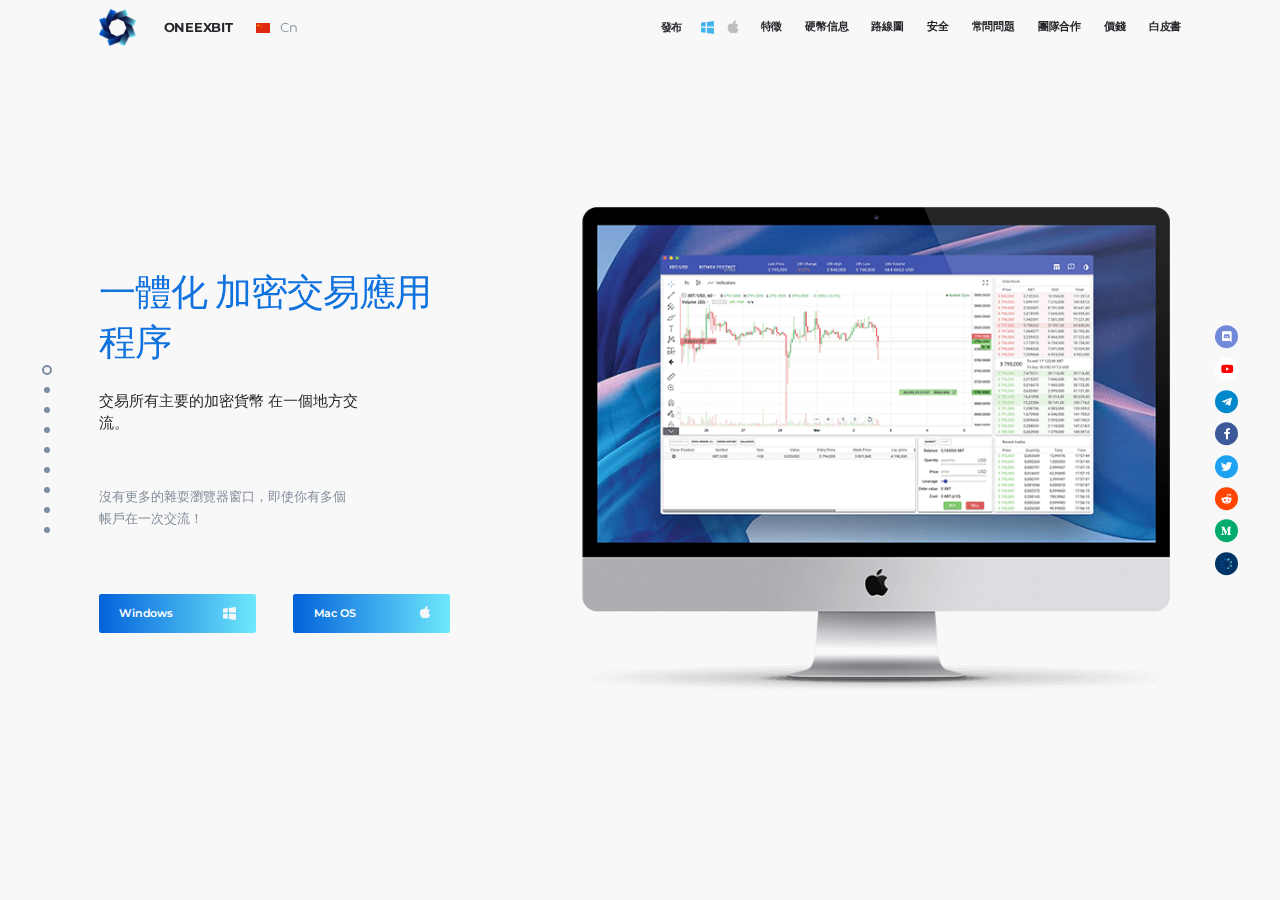
==== commit 7bb6806b: "Add language changer" ====
--- a/cn/index.html
+++ b/cn/index.html
@@ -95,6 +95,11 @@
                   
                   <span>ONEEXBIT</span>
                   </a>
+                  <ul class="language-select">
+  <li data-lang="En"><img src="img/eng.jpg"><span>En</span></li>
+  <li class="active" data-lang="cn"><img src="img/china.svg"><span>Сn</span></li>
+  <li data-lang="kr"><img src="img/ko.svg"><span>Kr</span></li>
+</ul>
                </div>
                <a href="#" class="link link--toggle">
                   <svg viewBox="-1 -1 644 364"xmlns=http://www.w3.org/2000/svg xmlns:xlink=http://www.w3.org/1999/xlink>
@@ -144,7 +149,7 @@
                            沒有更多的雜耍瀏覽器窗口，即使你有多個帳戶在一次交流！
                         </p>
                         <div class="btn-block">
-                           <a href="https://github.com/oneexbit/oneexbit-release/releases/download/v0.2.0/oneexbit-platform-0.2.0.msi" class="btn btn--down">
+                           <a href="https://github.com/oneexbit/oneexbit-release/releases/download/v0.2.1/oneexbit-platform-0.2.1.msi" class="btn btn--down">
                               <span>
                                  Windows 
                                  <svg viewBox="0 0 14 14" xmlns="http://www.w3.org/2000/svg" xmlns:xlink="http://www.w3.org/1999/xlink">
@@ -152,7 +157,7 @@
                                  </svg>
                               </span>
                            </a>
-                           <a href="https://github.com/oneexbit/oneexbit-release/releases/download/v0.2.0/oneexbit-platform-0.2.0.dmg" class="btn btn--down"><span>Mac OS <i class="fab fa-apple"></i></span> </a>
+                           <a href="https://github.com/oneexbit/oneexbit-release/releases/download/v0.2.1/oneexbit-platform-0.2.1.dmg" class="btn btn--down"><span>Mac OS <i class="fab fa-apple"></i></span> </a>
                         </div>
                      </div>
                      <div class="main-photo">
@@ -923,7 +928,7 @@
                            <span>500+</span> downloads
                         </p>
                         <div class="btn-block">
-                           <a href="https://github.com/oneexbit/oneexbit-release/releases/download/v0.2.0/oneexbit-platform-0.2.0.msi" class="btn btn--down">
+                           <a href="https://github.com/oneexbit/oneexbit-release/releases/download/v0.2.1/oneexbit-platform-0.2.1.msi" class="btn btn--down">
                               <span>
                                  Windows 
                                  <svg viewBox="0 0 14 14" xmlns="http://www.w3.org/2000/svg" xmlns:xlink="http://www.w3.org/1999/xlink">
@@ -931,7 +936,7 @@
                                  </svg>
                               </span>
                            </a>
-                           <a href="https://github.com/oneexbit/oneexbit-release/releases/download/v0.2.0/oneexbit-platform-0.2.0.dmg" class="btn btn--down"><span>Mac OS <i class="fab fa-apple"></i></span> </a>
+                           <a href="https://github.com/oneexbit/oneexbit-release/releases/download/v0.2.1/oneexbit-platform-0.2.1.dmg" class="btn btn--down"><span>Mac OS <i class="fab fa-apple"></i></span> </a>
                         </div>
                      </div>
                      <div class="for-items anim">
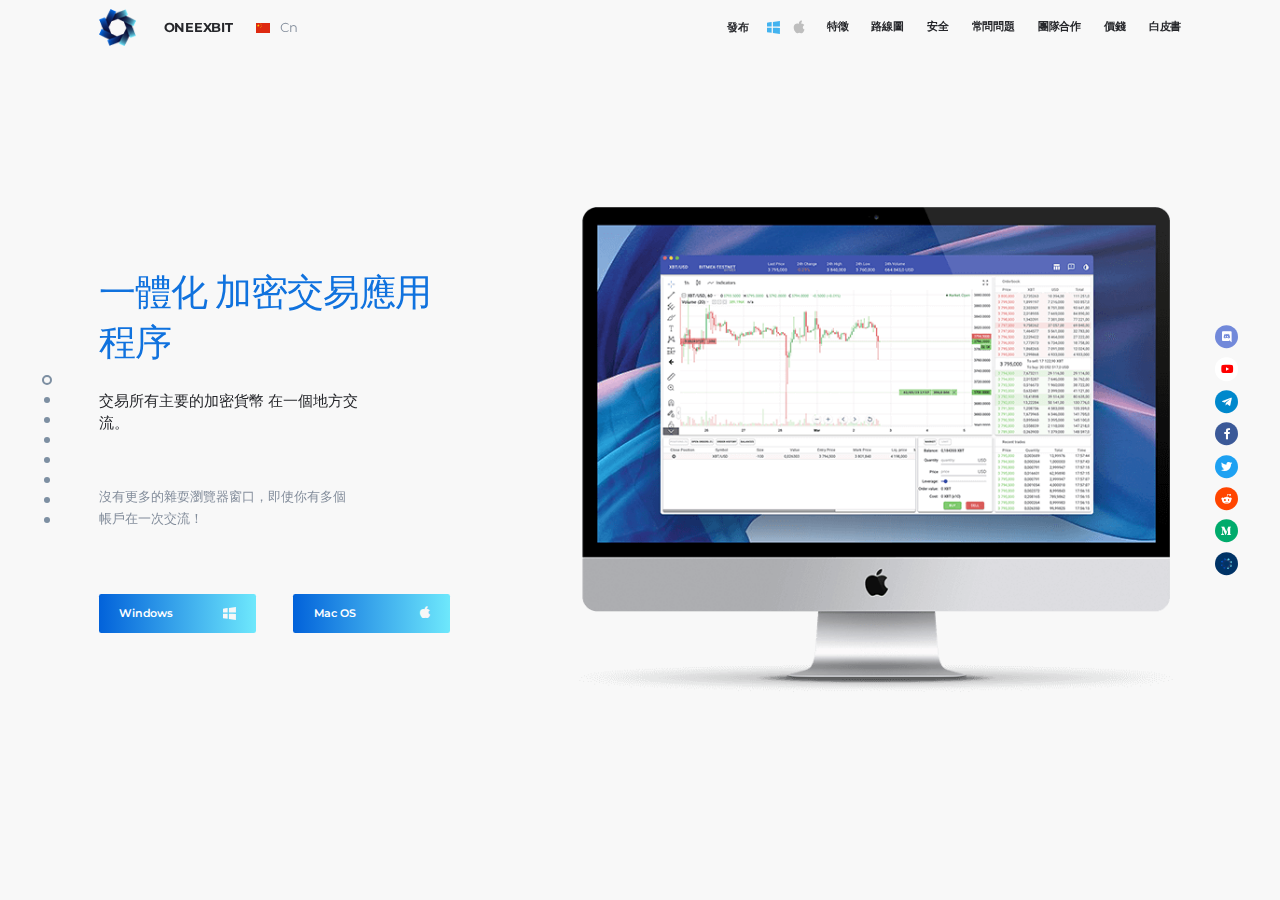
==== commit db2122cd: "Fix sections" ====
--- a/cn/index.html
+++ b/cn/index.html
@@ -120,14 +120,11 @@
                      </a>
                   </li>
                   <li class="menu-item" data-menuanchor="Features"><a href="#Features" class="link link--menu">特徵</a></li>
-                  <li class="menu-item" data-menuanchor="Coininfo"><a href="#Coininfo" class="link link--menu">硬幣信息</a></li>
                   <li class="menu-item" data-menuanchor="RoadMap"><a href="#RoadMap" class="link link--menu">路線圖</a></li>
                   <li class="menu-item" data-menuanchor="For"><a href="#For" class="link link--menu">安全</a></li>
                   <li class="menu-item" data-menuanchor="Support"><a href="#Support" class="link link--menu">常問問題</a></li>
                   <li class="menu-item" data-menuanchor="Team"><a href="#Team" class="link link--menu">團隊合作</a></li>
                   <li class="menu-item" data-menuanchor="Price"><a href="#Price" class="link link--menu">價錢</a></li>
-                  <!-- <li class="menu-item" ><a href="#" class="link link--menu">Explorer</a></li>
-                  <li class="menu-item" ><a href="#" class="link link--menu">Wallet</a></li> -->
                   <li class="menu-item" ><a href="/whitepaper-onex.pdf" class="link link--menu">白皮書</a></li>
                </ul>
             </div>
@@ -149,7 +146,7 @@
                            沒有更多的雜耍瀏覽器窗口，即使你有多個帳戶在一次交流！
                         </p>
                         <div class="btn-block">
-                           <a href="https://github.com/oneexbit/oneexbit-release/releases/download/v0.2.1/oneexbit-platform-0.2.1.msi" class="btn btn--down">
+                           <a href="https://github.com/oneexbit/oneexbit-release/releases/download/v0.3.0/oneexbit-platform-setup-0.3.0.exe" class="btn btn--down">
                               <span>
                                  Windows 
                                  <svg viewBox="0 0 14 14" xmlns="http://www.w3.org/2000/svg" xmlns:xlink="http://www.w3.org/1999/xlink">
@@ -157,7 +154,7 @@
                                  </svg>
                               </span>
                            </a>
-                           <a href="https://github.com/oneexbit/oneexbit-release/releases/download/v0.2.1/oneexbit-platform-0.2.1.dmg" class="btn btn--down"><span>Mac OS <i class="fab fa-apple"></i></span> </a>
+                           <a href="https://github.com/oneexbit/oneexbit-release/releases/download/v0.3.0/oneexbit-platform-0.3.0.dmg" class="btn btn--down"><span>Mac OS <i class="fab fa-apple"></i></span> </a>
                         </div>
                      </div>
                      <div class="main-photo">
@@ -403,318 +400,6 @@
                   
                   </div>
                </div>
-               </div>
-            </div>
-         </section>
-         <section class="section section-coininfo " data-anchor="Coininfo">
-            <div class="wrapper">
-               <div class="section-content">
-                  <div class="coininfo">
-                     <h2 class="title title--main title--fz text-center">硬幣信息</h2>
-                     <div class="coininfo-content">
-                        <div class="coininfo-tables anim">
-                           <div class="coininfo-table">
-                              <h6 class="table-title">主要規格</h6>
-                              <div class="table table-scroll" data-simplebar>
-                                 <div class="table-row">
-                                    <div class="td">
-                                       <p>加密貨幣名稱</p>
-                                    </div>
-                                    <div class="td">
-                                       <p>ONEX</p>
-                                    </div>
-                                    <div class="td"></div>
-                                 </div>
-                                 <div class="table-row">
-                                    <div class="td">
-                                       <p>Ticker</p>
-                                    </div>
-                                    <div class="td">
-                                       <p>ONEX</p>
-                                    </div>
-                                    <div class="td"></div>
-                                 </div>
-                                 <div class="table-row">
-                                    <div class="td">
-                                       <p>Type</p>
-                                    </div>
-                                    <div class="td">
-                                       <p>POS+MN</p>
-                                    </div>
-                                    <div class="td"></div>
-                                 </div>
-                                 <div class="table-row">
-                                    <div class="td">
-                                       <p>MN</p>
-                                    </div>
-                                    <div class="td">
-                                       <p>90% rewards</p>
-                                    </div>
-                                    <div class="td"></div>
-                                 </div>
-                                 <div class="table-row">
-                                    <div class="td">
-                                       <p>POS</p>
-                                    </div>
-                                    <div class="td">
-                                       <p>10% rewards</p>
-                                    </div>
-                                    <div class="td">
-                                       <p></p>
-                                    </div>
-                                 </div>
-                                 <div class="table-row">
-                                    <div class="td">
-                                       <p>Dev fee</p>
-                                    </div>
-                                    <div class="td">
-                                       <p>0%</p>
-                                    </div>
-                                    <div class="td"></div>
-                                 </div>
-                                 <div class="table-row">
-                                    <div class="td">
-                                       <p>Block time</p>
-                                    </div>
-                                    <div class="td">
-                                       <p>60 sec</p>
-                                    </div>
-                                    <div class="td"></div>
-                                 </div>
-                                 <div class="table-row">
-                                    <div class="td">
-                                       <p>Total supply</p>
-                                    </div>
-                                    <div class="td">
-                                       <p>100 000 000 ONEX</p>
-                                    </div>
-                                    <div class="td"></div>
-                                 </div>
-                                 <div class="table-row">
-                                    <div class="td">
-                                       <p>Premine - 1,5%</p>
-                                    </div>
-                                    <div class="td">
-                                       <p>1 500 000 ONEX</p>
-                                    </div>
-                                    <div class="td"></div>
-                                 </div>
-                                 <div class="table-row">
-                                    <div class="td">
-                                       <p>Maturity time</p>
-                                    </div>
-                                    <div class="td">
-                                       <p>100 blocks</p>
-                                    </div>
-                                    <div class="td"></div>
-                                 </div>
-                                 <div class="table-row">
-                                    <div class="td">
-                                       <p>Minimal Stake Age </p>
-                                    </div>
-                                    <div class="td">
-                                       <p>3 hours</p>
-                                    </div>
-                                    <div class="td"></div>
-                                 </div>
-                                 <div class="table-row">
-                                    <div class="td">
-                                       <p>MN collateral</p>
-                                    </div>
-                                    <div class="td">
-                                       <p>10 000 ONEX</p>
-                                    </div>
-                                    <div class="td">
-
-                                    </div>
-                                 </div>
-                                 <div class="table-row">
-                                    <div class="td">
-                                       <p>Minimal POS input</p>
-                                    </div>
-                                    <div class="td">
-                                       <p>100 ONEX</p>
-                                    </div>
-                                    <div class="td">
-
-                                    </div>
-                                 </div>
-                                 <div class="table-row">
-                                    <div class="td">
-                                       <p>Minimal balance for POS</p>
-                                    </div>
-                                    <div class="td">
-                                       <p>500 ONEX</p>
-                                    </div>
-                                    <div class="td">
-
-                                    </div>
-                                 </div>
-                              </div>
-                           </div>
-                        </div>
-                        <div class="coininfo-table anim">
-                           <h6 class="table-title">排放計劃</h6>
-                           <div class="table table-scroll">
-                              <div class="table-row">
-                                 <div class="td">
-                                    <p>Block</p>
-                                 </div>
-                                 <div class="td">
-                                    <p>Block reward</p>
-                                 </div>
-                                 <div class="td">
-                                    <p>Stage</p>
-                                 </div>
-                              </div>
-                              <div class="table-row">
-                                 <div class="td">
-                                    <p>1</p>
-                                 </div>
-                                 <div class="td">
-                                    <p>1 500 000</p>
-                                 </div>
-                                 <div class="td">
-                                    <p>premine</p>
-                                 </div>
-                              </div>
-                              <div class="table-row">
-                                 <div class="td">
-                                    <p>2 - 999</p>
-                                 </div>
-                                 <div class="td">
-                                    <p>1</p>
-                                 </div>
-                                 <div class="td">
-                                    <p>POW (close stage)</p>
-                                 </div>
-                              </div>
-                              <div class="table-row">
-                                 <div class="td">
-                                    <p>1 000 - 14 999</p>
-                                 </div>
-                                 <div class="td">
-                                    <p>1,5</p>
-                                 </div>
-                                 <div class="td">
-                                    <p></p>
-                                 </div>
-                              </div>
-                              <div class="table-row">
-                                 <div class="td">
-                                    <p>15 000 - 39 999</p>
-                                 </div>
-                                 <div class="td">
-                                    <p>3</p>
-                                 </div>
-                                 <div class="td">
-                                    <p></p>
-                                 </div>
-                              </div>
-                              <div class="table-row">
-                                 <div class="td">
-                                    <p>40 000 - 79 999</p>
-                                 </div>
-                                 <div class="td">
-                                    <p>4</p>
-                                 </div>
-                                 <div class="td">
-                                    <p></p>
-                                 </div>
-                              </div>
-                              <div class="table-row">
-                                 <div class="td">
-                                    <p>80 000 - 119 999</p>
-                                 </div>
-                                 <div class="td">
-                                    <p>5</p>
-                                 </div>
-                                 <div class="td">
-                                    <p></p>
-                                 </div>
-                              </div>
-                              <div class="table-row">
-                                 <div class="td">
-                                    <p>120 000 - 199 999</p>
-                                 </div>
-                                 <div class="td">
-                                    <p>6</p>
-                                 </div>
-                                 <div class="td">
-                                    <p></p>
-                                 </div>
-                              </div>
-                              <div class="table-row">
-                                 <div class="td">
-                                    <p>200 000 - 319 999</p>
-                                 </div>
-                                 <div class="td">
-                                    <p>7</p>
-                                 </div>
-                                 <div class="td">
-                                    <p></p>
-                                 </div>
-                              </div>
-                              <div class="table-row">
-                                 <div class="td">
-                                    <p>320 000 - 439 999</p>
-                                 </div>
-                                 <div class="td">
-                                    <p>6</p>
-                                 </div>
-                                 <div class="td">
-                                    <p></p>
-                                 </div>
-                              </div>
-                              <div class="table-row">
-                                 <div class="td">
-                                    <p>440 000 - 559 999</p>
-                                 </div>
-                                 <div class="td">
-                                    <p>5</p>
-                                 </div>
-                                 <div class="td">
-                                    <p></p>
-                                 </div>
-                              </div>
-                              <div class="table-row">
-                                 <div class="td">
-                                    <p>560 000 - 679 999</p>
-                                 </div>
-                                 <div class="td">
-                                    <p>4</p>
-                                 </div>
-                                 <div class="td">
-                                    <p></p>
-                                 </div>
-                              </div>
-                              <div class="table-row">
-                                 <div class="td">
-                                    <p>680 000 - 799 999</p>
-                                 </div>
-                                 <div class="td">
-                                    <p>3</p>
-                                 </div>
-                                 <div class="td">
-                                    <p></p>
-                                 </div>
-                              </div>
-                              <div class="table-row">
-                                 <div class="td">
-                                    <p>800 000 - ...</p>
-                                 </div>
-                                 <div class="td">
-                                    <p>2</p>
-                                 </div>
-                                 <div class="td">
-                                    <p></p>
-                                 </div>
-                              </div>
-                              
-                           </div>
-                        </div>
-                     </div>
-                  </div>
                </div>
             </div>
          </section>
@@ -928,7 +613,7 @@
                            <span>500+</span> downloads
                         </p>
                         <div class="btn-block">
-                           <a href="https://github.com/oneexbit/oneexbit-release/releases/download/v0.2.1/oneexbit-platform-0.2.1.msi" class="btn btn--down">
+                           <a href="https://github.com/oneexbit/oneexbit-release/releases/download/v0.3.0/oneexbit-platform-setup-0.3.0.exe" class="btn btn--down">
                               <span>
                                  Windows 
                                  <svg viewBox="0 0 14 14" xmlns="http://www.w3.org/2000/svg" xmlns:xlink="http://www.w3.org/1999/xlink">
@@ -936,7 +621,7 @@
                                  </svg>
                               </span>
                            </a>
-                           <a href="https://github.com/oneexbit/oneexbit-release/releases/download/v0.2.1/oneexbit-platform-0.2.1.dmg" class="btn btn--down"><span>Mac OS <i class="fab fa-apple"></i></span> </a>
+                           <a href="https://github.com/oneexbit/oneexbit-release/releases/download/v0.3.0/oneexbit-platform-0.3.0.dmg" class="btn btn--down"><span>Mac OS <i class="fab fa-apple"></i></span> </a>
                         </div>
                      </div>
                      <div class="for-items anim">
@@ -998,6 +683,9 @@
                      </div>
                      <div class="support-bir__item">
                      <img src="img/bir/7.png" alt="">
+                     </div>
+                     <div class="support-bir__item">
+                        <img src="img/exchanges/huobi.svg" alt="">
                      </div>
                         </div>
                         <h3 class="title title--support text-center">
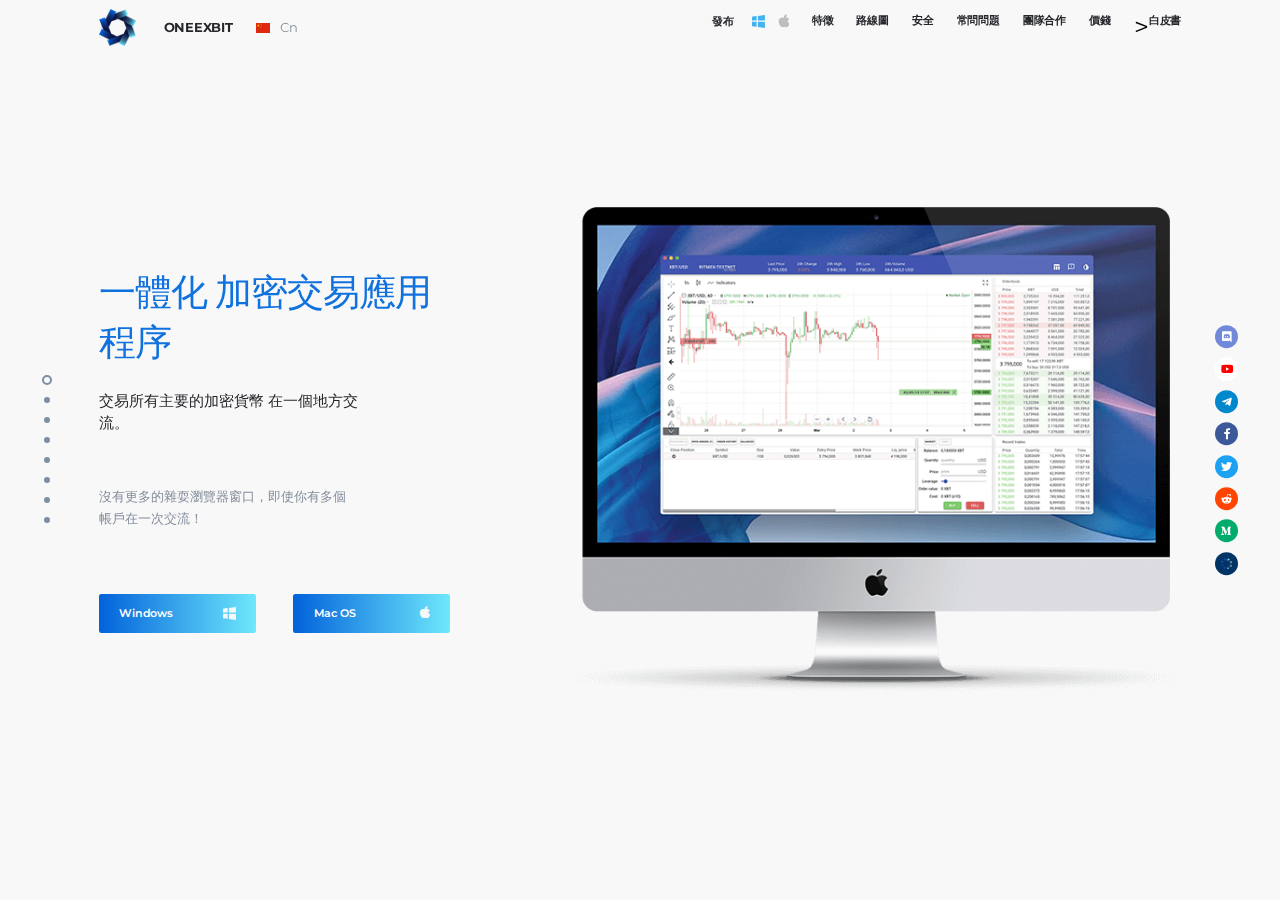
==== commit 6bd55257: "Update links" ====
--- a/cn/index.html
+++ b/cn/index.html
@@ -124,7 +124,7 @@
                   <li class="menu-item" data-menuanchor="For"><a href="#For" class="link link--menu">安全</a></li>
                   <li class="menu-item" data-menuanchor="Support"><a href="#Support" class="link link--menu">常問問題</a></li>
                   <li class="menu-item" data-menuanchor="Team"><a href="#Team" class="link link--menu">團隊合作</a></li>
-                  <li class="menu-item" data-menuanchor="Price"><a href="#Price" class="link link--menu">價錢</a></li>
+                  <li class="menu-item" data-menuanchor="Price"><a href="#Price" class="link link--menu">價錢</a></li>>
                   <li class="menu-item" ><a href="/whitepaper-onex.pdf" class="link link--menu">白皮書</a></li>
                </ul>
             </div>
@@ -146,7 +146,7 @@
                            沒有更多的雜耍瀏覽器窗口，即使你有多個帳戶在一次交流！
                         </p>
                         <div class="btn-block">
-                           <a href="https://github.com/oneexbit/oneexbit-release/releases/download/v0.3.0/oneexbit-platform-setup-0.3.0.exe" class="btn btn--down">
+                           <a href="https://github.com/oneexbit/oneexbit-release/releases/download/v0.3.1/oneexbit-platform-setup-0.3.1.exe" class="btn btn--down">
                               <span>
                                  Windows 
                                  <svg viewBox="0 0 14 14" xmlns="http://www.w3.org/2000/svg" xmlns:xlink="http://www.w3.org/1999/xlink">
@@ -154,7 +154,7 @@
                                  </svg>
                               </span>
                            </a>
-                           <a href="https://github.com/oneexbit/oneexbit-release/releases/download/v0.3.0/oneexbit-platform-0.3.0.dmg" class="btn btn--down"><span>Mac OS <i class="fab fa-apple"></i></span> </a>
+                           <a href="https://github.com/oneexbit/oneexbit-release/releases/download/v0.3.1/oneexbit-platform-0.3.1.dmg" class="btn btn--down"><span>Mac OS <i class="fab fa-apple"></i></span> </a>
                         </div>
                      </div>
                      <div class="main-photo">
@@ -613,7 +613,7 @@
                            <span>500+</span> downloads
                         </p>
                         <div class="btn-block">
-                           <a href="https://github.com/oneexbit/oneexbit-release/releases/download/v0.3.0/oneexbit-platform-setup-0.3.0.exe" class="btn btn--down">
+                           <a href="https://github.com/oneexbit/oneexbit-release/releases/download/v0.3.1/oneexbit-platform-setup-0.3.1.exe" class="btn btn--down">
                               <span>
                                  Windows 
                                  <svg viewBox="0 0 14 14" xmlns="http://www.w3.org/2000/svg" xmlns:xlink="http://www.w3.org/1999/xlink">
@@ -621,7 +621,7 @@
                                  </svg>
                               </span>
                            </a>
-                           <a href="https://github.com/oneexbit/oneexbit-release/releases/download/v0.3.0/oneexbit-platform-0.3.0.dmg" class="btn btn--down"><span>Mac OS <i class="fab fa-apple"></i></span> </a>
+                           <a href="https://github.com/oneexbit/oneexbit-release/releases/download/v0.3.1/oneexbit-platform-0.3.1.dmg" class="btn btn--down"><span>Mac OS <i class="fab fa-apple"></i></span> </a>
                         </div>
                      </div>
                      <div class="for-items anim">
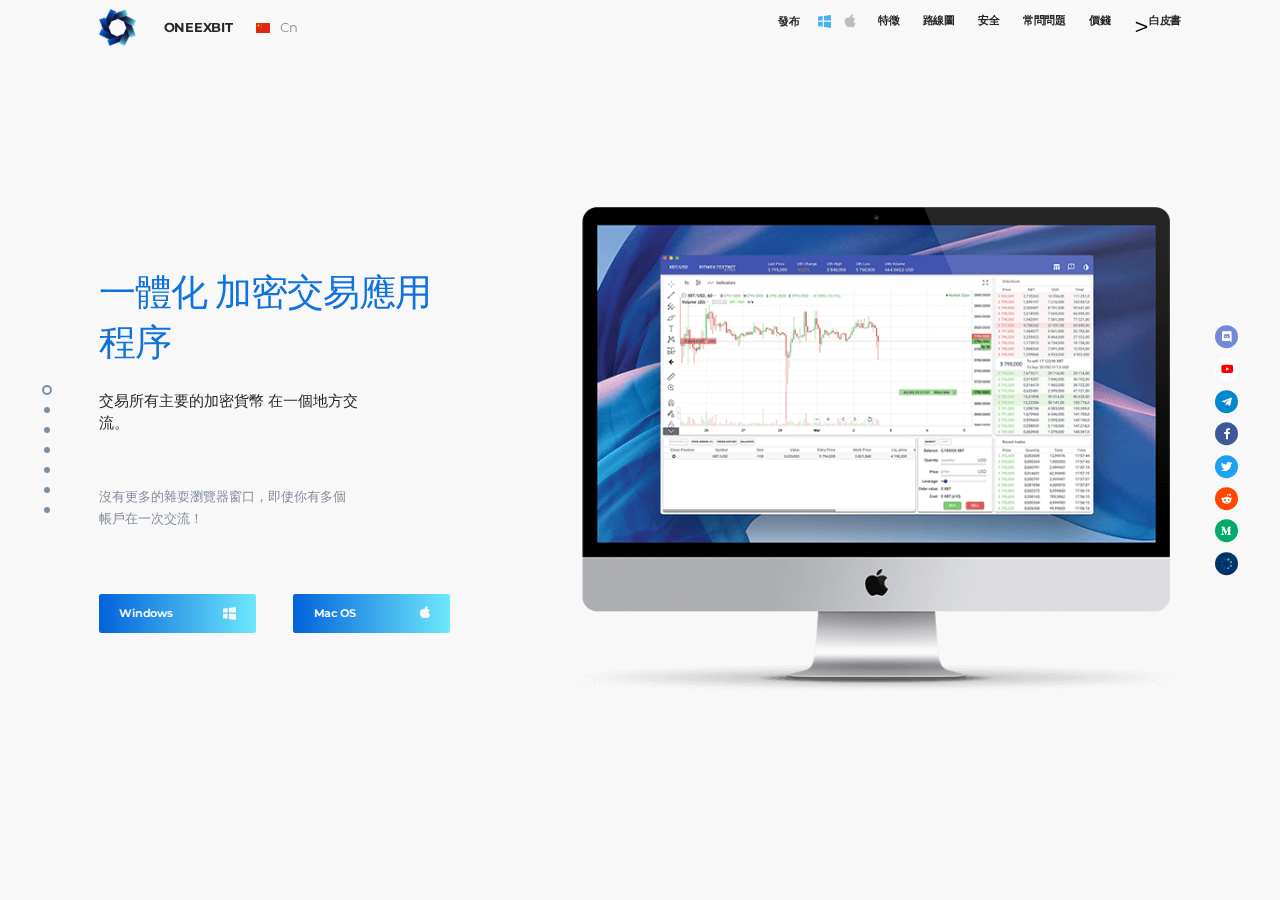
==== commit 7e59b80a: "Fix" ====
--- a/cn/index.html
+++ b/cn/index.html
@@ -123,7 +123,7 @@
                   <li class="menu-item" data-menuanchor="RoadMap"><a href="#RoadMap" class="link link--menu">路線圖</a></li>
                   <li class="menu-item" data-menuanchor="For"><a href="#For" class="link link--menu">安全</a></li>
                   <li class="menu-item" data-menuanchor="Support"><a href="#Support" class="link link--menu">常問問題</a></li>
-                  <li class="menu-item" data-menuanchor="Team"><a href="#Team" class="link link--menu">團隊合作</a></li>
+
                   <li class="menu-item" data-menuanchor="Price"><a href="#Price" class="link link--menu">價錢</a></li>>
                   <li class="menu-item" ><a href="/whitepaper-onex.pdf" class="link link--menu">白皮書</a></li>
                </ul>
@@ -146,7 +146,7 @@
                            沒有更多的雜耍瀏覽器窗口，即使你有多個帳戶在一次交流！
                         </p>
                         <div class="btn-block">
-                           <a href="https://github.com/oneexbit/oneexbit-release/releases/download/v0.3.1/oneexbit-platform-setup-0.3.1.exe" class="btn btn--down">
+                           <a href="https://github.com/oneexbit/oneexbit-release/releases/download/v0.4.0/oneexbit-platform-setup-0.4.0.exe" class="btn btn--down">
                               <span>
                                  Windows 
                                  <svg viewBox="0 0 14 14" xmlns="http://www.w3.org/2000/svg" xmlns:xlink="http://www.w3.org/1999/xlink">
@@ -154,7 +154,7 @@
                                  </svg>
                               </span>
                            </a>
-                           <a href="https://github.com/oneexbit/oneexbit-release/releases/download/v0.3.1/oneexbit-platform-0.3.1.dmg" class="btn btn--down"><span>Mac OS <i class="fab fa-apple"></i></span> </a>
+                           <a href="https://github.com/oneexbit/oneexbit-release/releases/download/v0.4.0/oneexbit-platform-0.4.0.dmg" class="btn btn--down"><span>Mac OS <i class="fab fa-apple"></i></span> </a>
                         </div>
                      </div>
                      <div class="main-photo">
@@ -613,7 +613,7 @@
                            <span>500+</span> downloads
                         </p>
                         <div class="btn-block">
-                           <a href="https://github.com/oneexbit/oneexbit-release/releases/download/v0.3.1/oneexbit-platform-setup-0.3.1.exe" class="btn btn--down">
+                           <a href="https://github.com/oneexbit/oneexbit-release/releases/download/v0.4.0/oneexbit-platform-setup-0.4.0.exe" class="btn btn--down">
                               <span>
                                  Windows 
                                  <svg viewBox="0 0 14 14" xmlns="http://www.w3.org/2000/svg" xmlns:xlink="http://www.w3.org/1999/xlink">
@@ -621,7 +621,7 @@
                                  </svg>
                               </span>
                            </a>
-                           <a href="https://github.com/oneexbit/oneexbit-release/releases/download/v0.3.1/oneexbit-platform-0.3.1.dmg" class="btn btn--down"><span>Mac OS <i class="fab fa-apple"></i></span> </a>
+                           <a href="https://github.com/oneexbit/oneexbit-release/releases/download/v0.4.0/oneexbit-platform-0.4.0.dmg" class="btn btn--down"><span>Mac OS <i class="fab fa-apple"></i></span> </a>
                         </div>
                      </div>
                      <div class="for-items anim">
@@ -802,101 +802,6 @@
                               </div>
                            </div>
                         </div>
-                     </div>
-                  </div>
-               </div>
-            </div>
-         </section>
-         <section class="section section-team" data-anchor="Team">
-            <div class="wrapper">
-               <div class="section-content">
-                  <div class="team">
-                     <h2 class="title title--main title--fz text-center">我們的隊伍</h2>
-                     <div class="team-content anim">
-                        <a href="#" class="link link--nav team-prev"><svg viewBox="0 0 32 60" fill="none" xmlns="http://www.w3.org/2000/svg">
-<path d="M29.8526 59.414L31.2676 58L2.97458 29.707L31.2676 1.414L29.8526 0L0.145576 29.707L29.8526 59.414Z" fill="#B3B8C6"/>
-</svg></a>
-                        <div class="team-slider swiper-container">
-                           <div class="swiper-wrapper">
-                              <div class="team-slide swiper-slide">
-                                 <div class="team-slide__photo"><img src="img/team/team_1.jpeg" alt="team1"></div>
-                                 <div class="team-slide__content">
-                                    <h5 class="team-name">Max Zorin</h5>
-                                    <p class="paragraph paragraph--size">CEO OneExBit Platform</p>
-                                    <div class="team-links">
-                                       <a href="https://www.instagram.com/ma.zorinni/" class="link link--inst link--team"><i class="fab fa-instagram"></i></a>
-                                       <a href="https://www.facebook.com/profile.php?id=100027084907970" class="link link--team"><i class="fab fa-facebook"></i></a>
-                                       <a href="https://twitter.com/MaxZorin10" class="link link--twitter link--team"><i class="fab fa-twitter"></i></a>
-                                    </div>
-                                    <p class="paragraph paragraph--little">
-					OneExBit的創始人。 公司負責人。 投資加密項目和基金。 超過10年的管理經驗。 負責戰略規劃和營銷。
-                  		    </p>
-                                 </div>
-                              </div>
-                              <div class="team-slide swiper-slide">
-                                 <div class="team-slide__photo"><img src="img/team/team_2.jpg" alt="team2"></div>
-                                 <div class="team-slide__content">
-                                    <h5 class="team-name">Mikhail Sakhnyuk</h5>
-                                    <p class="paragraph paragraph--size">Lead Developer | Project Manager</p>
-                                    <div class="team-links">
-                                       <a href="https://www.instagram.com/sakhnyuk/" class="link link--inst link--team"><i class="fab fa-instagram"></i></a>
-                                       <a href="https://www.facebook.com/sahnyuk" class="link link--team"><i class="fab fa-facebook"></i></a>
-                                       <a href="https://twitter.com/MikhailSakhnyuk" class="link link--twitter link--team"><i class="fab fa-twitter"></i></a>
-                                       <a href="https://github.com/sakhnyuk" class="link link--github link--team"><i class="fab fa-github"></i></a>
-                                    </div>
-                                    <p class="paragraph paragraph--little">
-					OneExBit的聯合創始人。 擁有五年管理和開發經驗的項目經理。 負責交易終端的源代碼的開發過程和質量。
-                                    </p>
-                                 </div>
-                              </div>
-                              <div class="team-slide swiper-slide">
-                                 <div class="team-slide__photo"><img src="img/team/team_3.jpg" alt="team3"></div>
-                                 <div class="team-slide__content">
-                                    <h5 class="team-name">Alexey Babich</h5>
-                                    <p class="paragraph paragraph--size">Backend/Blockchain Engineer</p>
-                                    <div class="team-links">
-                                       <a href="https://www.instagram.com/alex.not.lex/" class="link link--inst link--team"><i class="fab fa-instagram"></i></a>
-                                       <a href="https://github.com/BlayD91" class="link link--github link--team"><i class="fab fa-github"></i></a>
-                                    </div>
-                                    <p class="paragraph paragraph--little">
-					後端工程師，擁有三年開發高負載系統和區塊鏈的經驗。 負責交易所集成和交易終端的主要模塊。
-                                    </p>
-                                 </div>
-                              </div>
-                              <div class="team-slide swiper-slide">
-                                 <div class="team-slide__photo"><img src="img/team/team_4.jpeg" alt="team4"></div>
-                                 <div class="team-slide__content">
-                                    <h5 class="team-name">Stepan Ostanin</h5>
-                                    <p class="paragraph paragraph--size">Software Engineer</p>
-                                    <div class="team-links">
-                                       <a href="https://github.com/Fivapr" class="link link--github link--team"><i class="fab fa-github"></i></a>
-                                    </div>
-                                    <p class="paragraph paragraph--little">
-					擁有超過兩年經驗的前端工程師，對技術充滿熱情並為用戶提供新功能。 負責所有UI / UX問題和交易終端功能開發。
-                                    </p>
-                                 </div>
-                              </div>
-                              <div class="team-slide swiper-slide">
-                                 <div class="team-slide__photo"><img src="img/team/team_5.jpeg" alt="team5"></div>
-                                 <div class="team-slide__content">
-                                    <h5 class="team-name">Maxim Gorilko</h5>
-                                    <p class="paragraph paragraph--size">CFO OneExBit Platform</p>
-                                    <div class="team-links">
-                                       <a href="https://www.facebook.com/profile.php?id=100012737229756" class="link link--team"><i class="fab fa-facebook"></i></a>
-                                    </div>
-                                    <p class="paragraph paragraph--little">
-					OneExbit項目的創始人，擁有7年的業務經驗。 自2014年以來的加密貨幣投資者。加密愛好者。 他認為區塊鏈將改變世界。
-                                    </p>
-                                 </div>
-                              </div>
-                              
-                           </div>
-                           <div class="team-dot"></div>
-                        </div>
-                        <a href="#" class="link link--nav team-next"><svg viewBox="0 0 32 60" fill="none" xmlns="http://www.w3.org/2000/svg">
-<path d="M29.8526 59.414L31.2676 58L2.97458 29.707L31.2676 1.414L29.8526 0L0.145576 29.707L29.8526 59.414Z" fill="#B3B8C6"/>
-</svg></a>
-
                      </div>
                   </div>
                </div>
